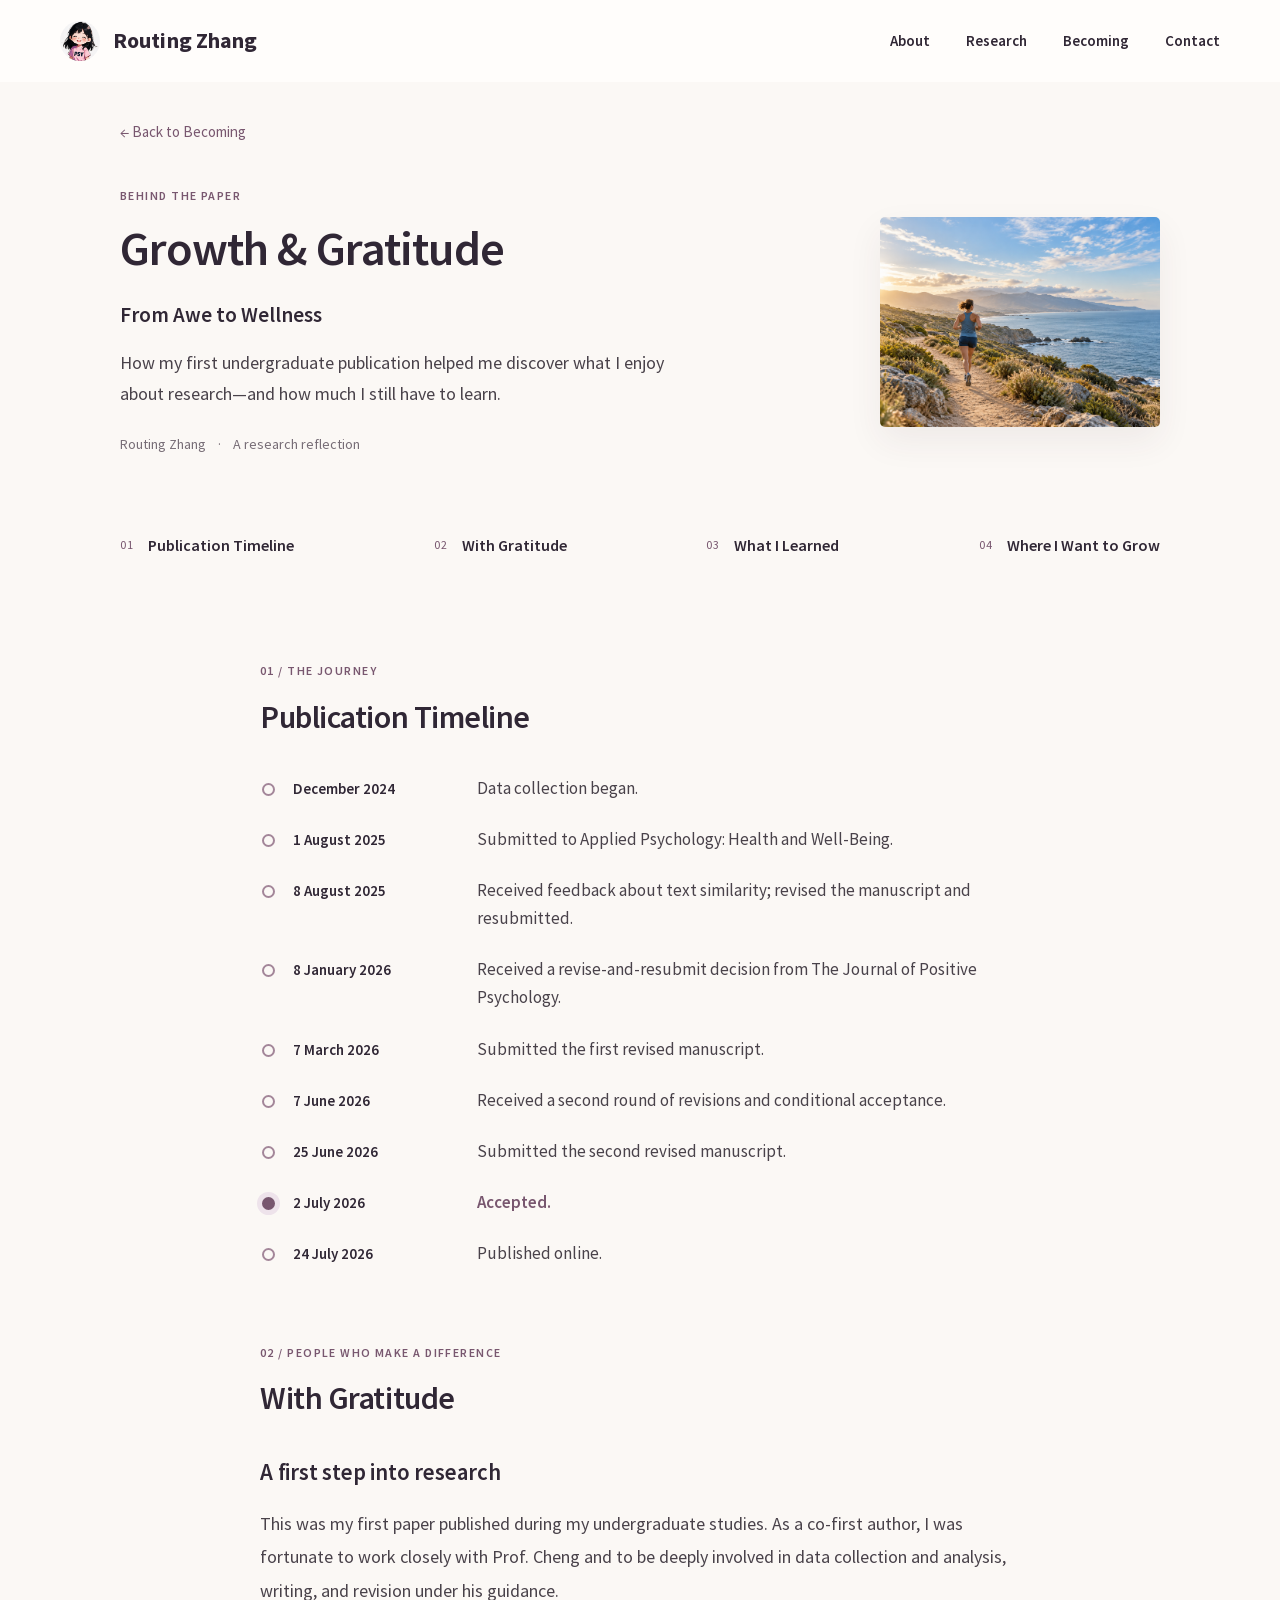
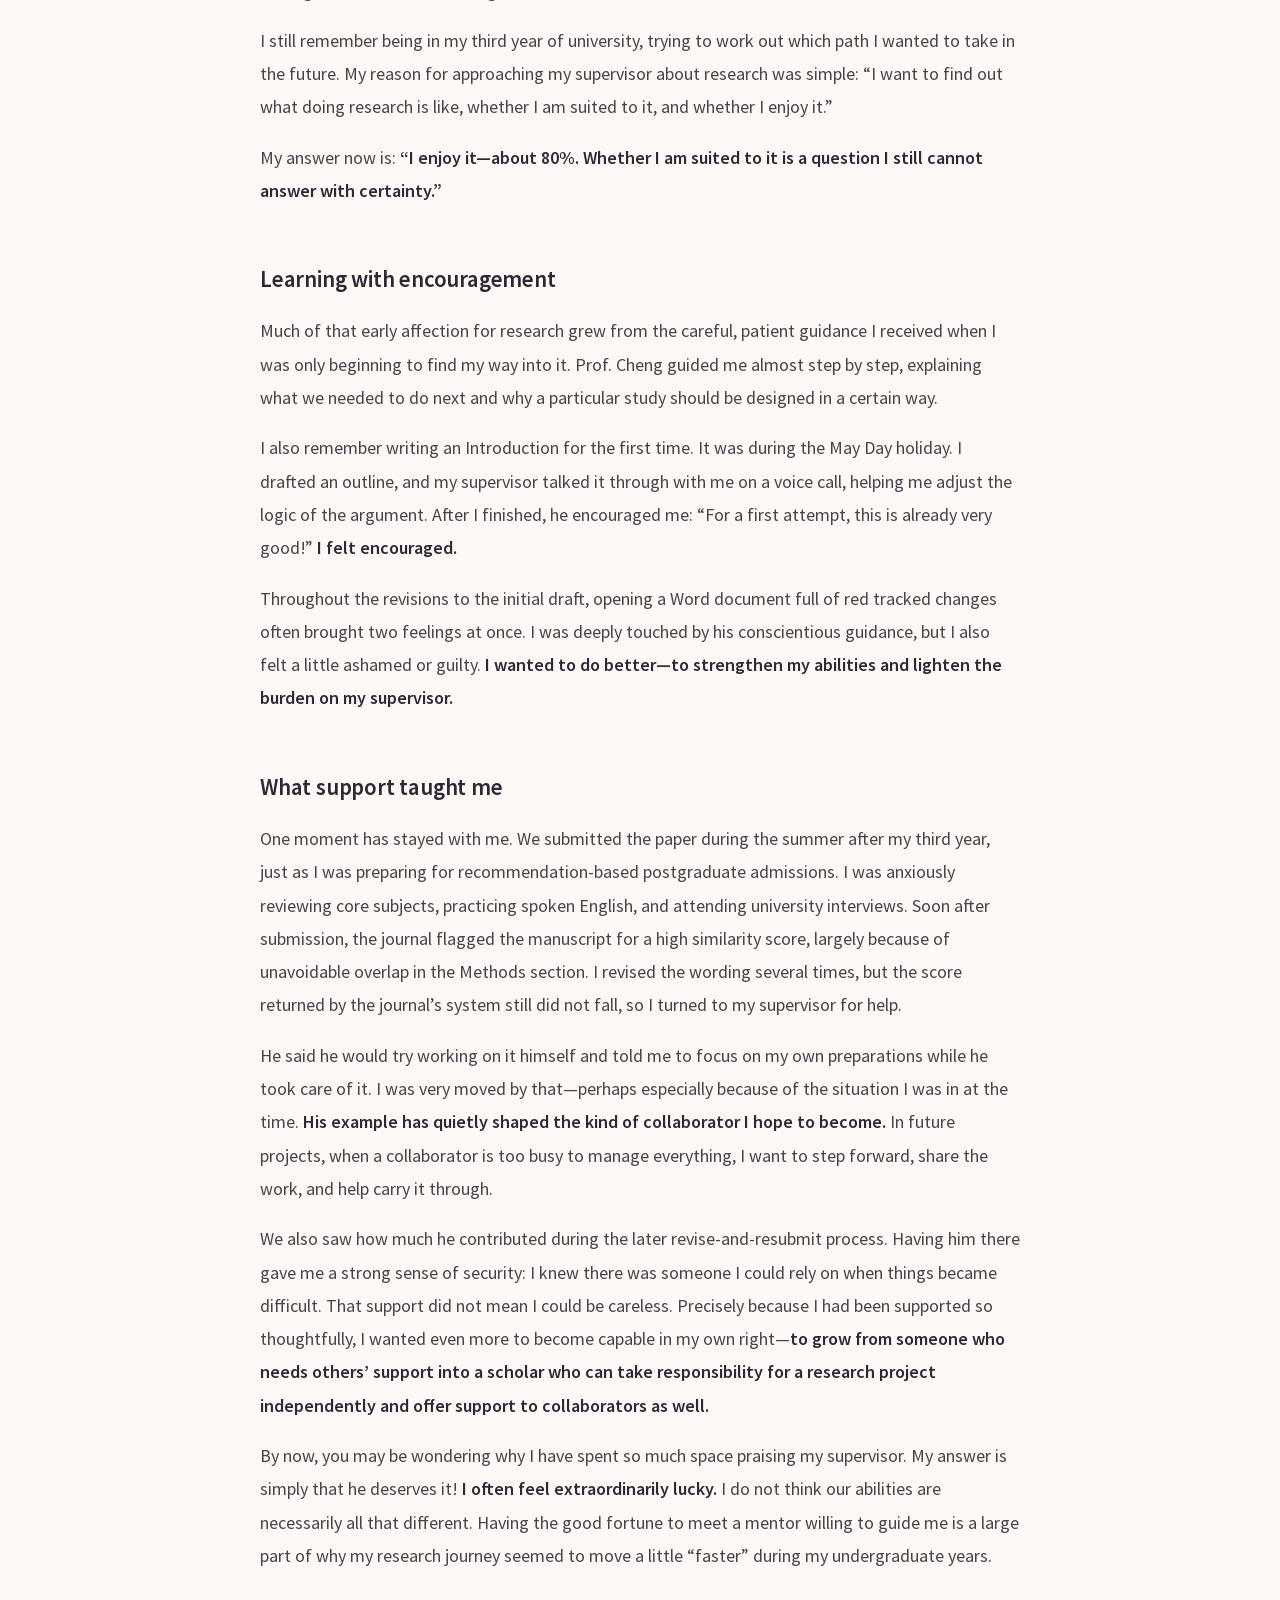
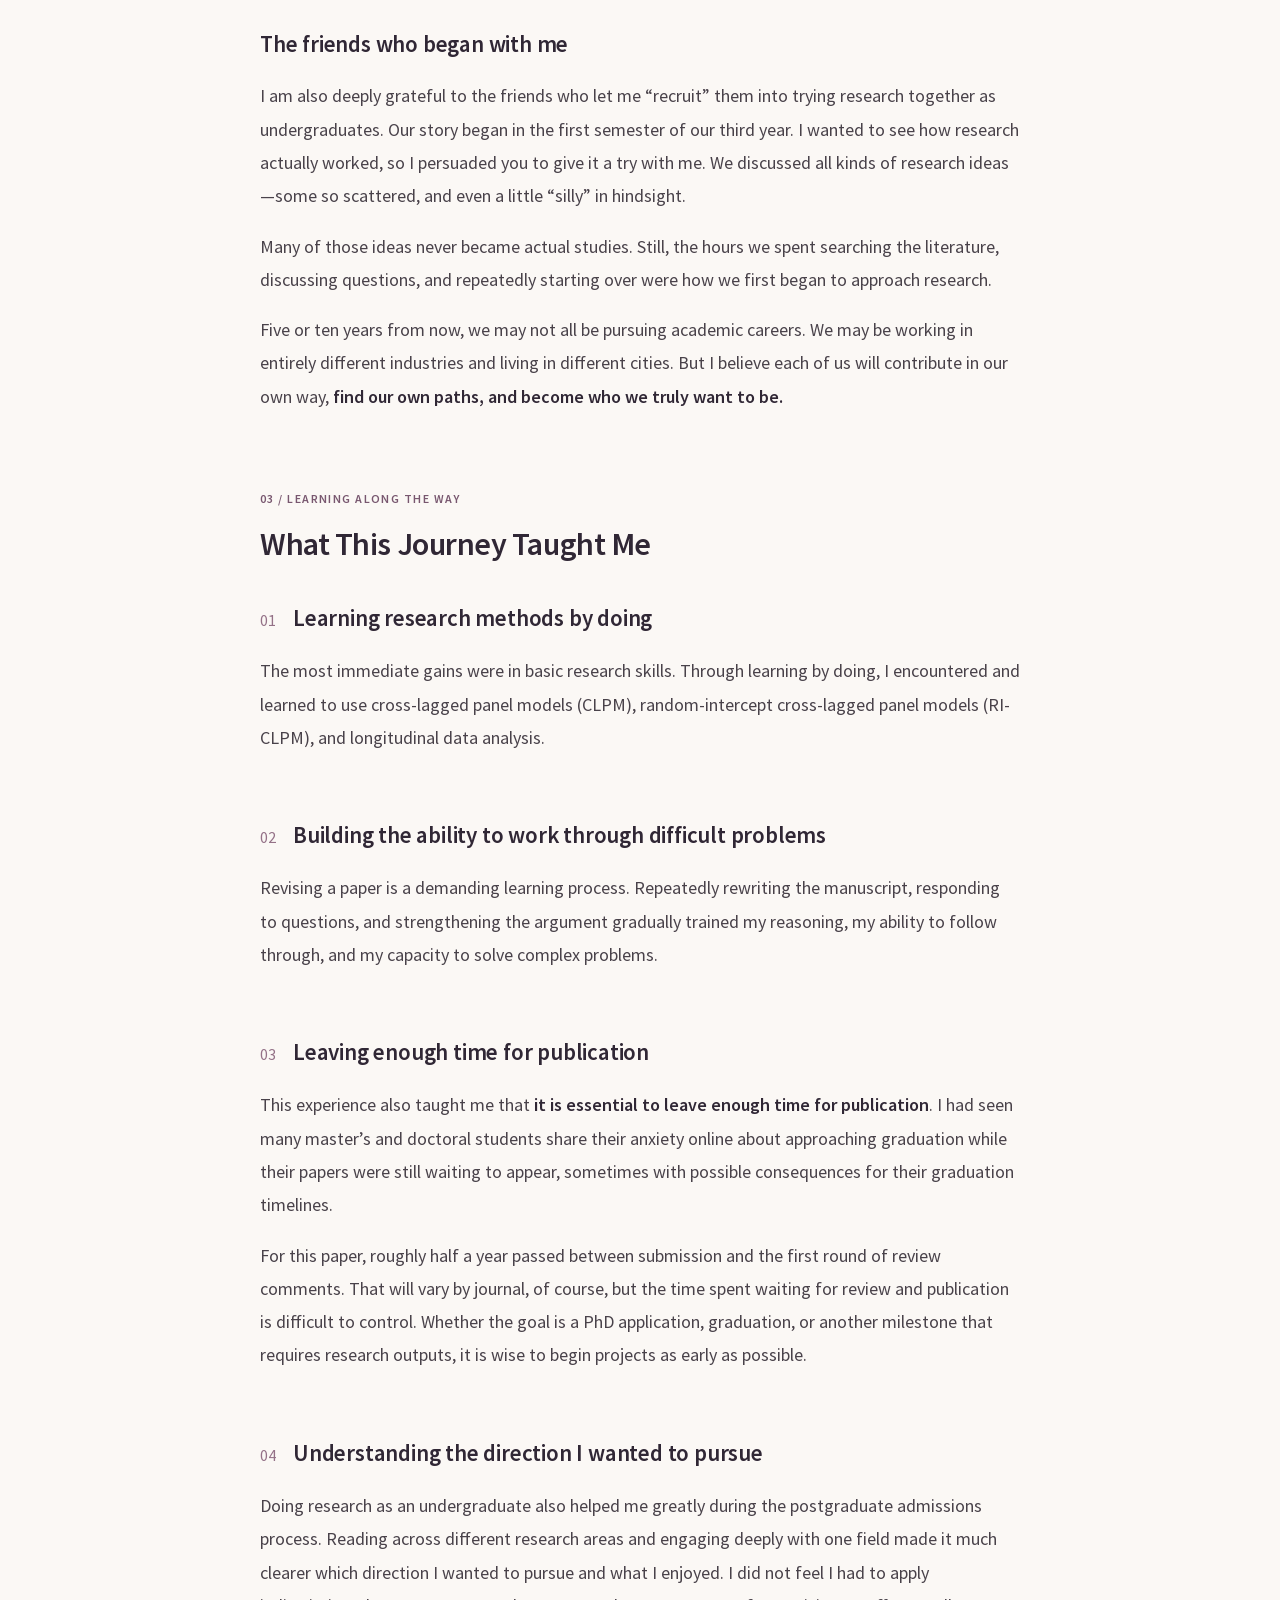
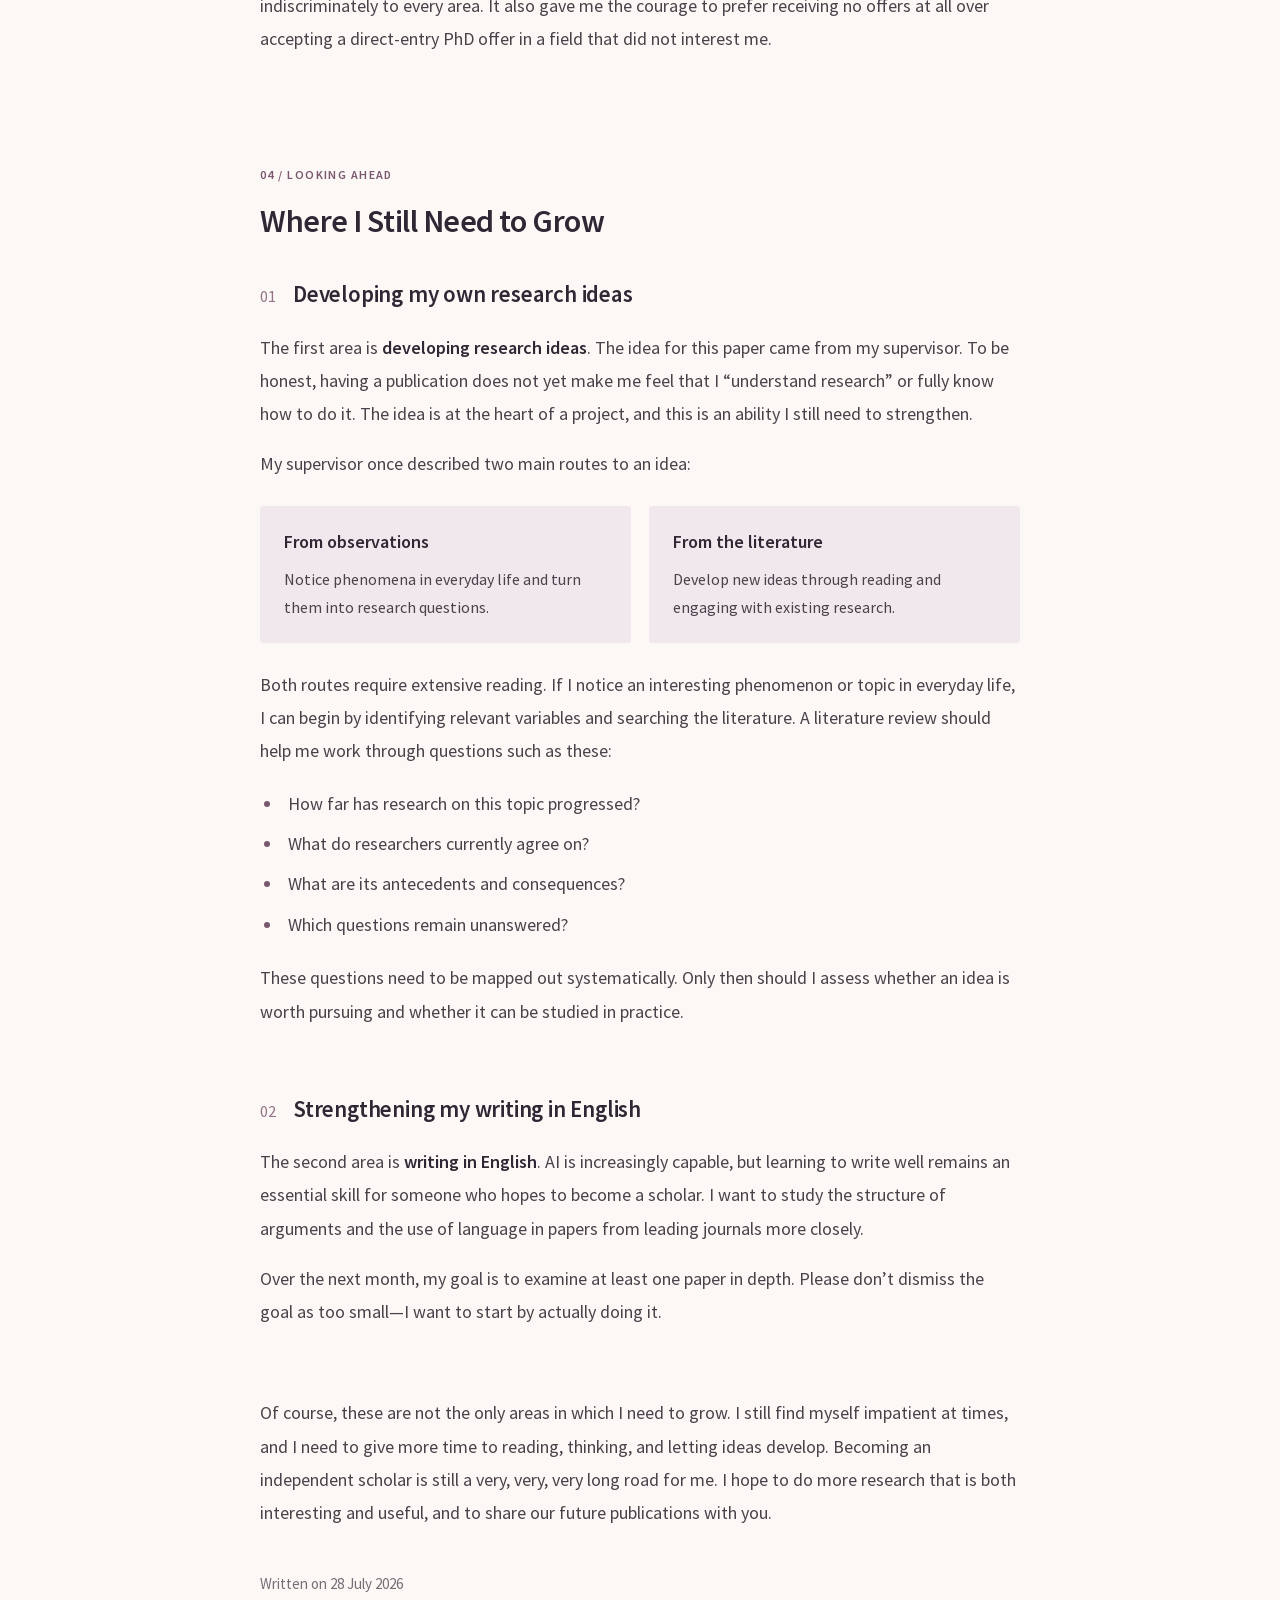
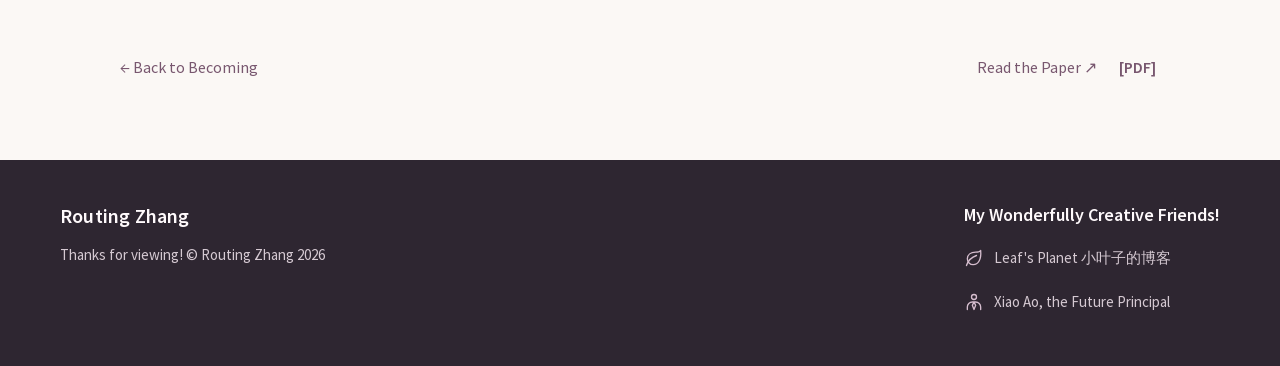
==== awe-to-wellness-story.html @ b39908a1 "Add academic website" ====
<!DOCTYPE html>
<html lang="en"><head><meta charset="UTF-8"><meta name="viewport" content="width=device-width, initial-scale=1"><meta name="theme-color" content="#fbf8f5"><meta name="description" content="Routing Zhang reflects on a first undergraduate publication, mentorship, collaboration, and learning to become an independent scholar."><title>From Awe to Wellness — Behind the Paper | Routing Zhang</title><link rel="icon" type="image/svg+xml" href="assets/favicon.svg"><link rel="stylesheet" href="styles.css?v=20261027-plum-contact-v2"><link rel="stylesheet" href="story.css?v=20261027-plum-contact-v2"></head><body class="story-page"><a class="skip-link" href="#story-content">Skip to main content</a>
<header class="site-header" id="top"><div class="wrap nav-inner">
<a class="brand" href="index.html#about"><img src="assets/routing-zhang-avatar.png" alt="" width="40" height="40">Routing Zhang</a>
<button class="menu-toggle" type="button" aria-label="Open navigation" aria-expanded="false" aria-controls="primary-navigation"><svg viewBox="0 0 24 24" fill="none" stroke="currentColor" stroke-width="1.7" stroke-linecap="round" aria-hidden="true"><path d="M4 6h16M4 12h16M4 18h16"/></svg></button>
<nav id="primary-navigation" aria-label="Primary navigation"><a href="index.html#about">About</a><a href="index.html#research">Research</a><a href="becoming.html">Becoming</a><a href="index.html#contact">Contact</a></nav>
</div></header>
<main class="story-main" id="story-content" tabindex="-1"><a class="story-back" href="becoming.html">← Back to Becoming</a>
<section class="story-hero" aria-labelledby="story-title"><div><p class="story-eyebrow">Behind the Paper</p><h1 id="story-title">Growth &amp; Gratitude</h1><p class="story-paper-title">From Awe to Wellness</p><p class="story-deck">How my first undergraduate publication helped me discover what I enjoy about research—and how much I still have to learn.</p><p class="story-byline">Routing Zhang <span aria-hidden="true">·</span> A research reflection</p></div><img class="story-hero-image" src="assets/awe-running.png" width="1448" height="1086" alt="A runner on a coastal nature trail in soft morning light"></section>
<nav class="story-contents" aria-label="On this page"><a href="#timeline"><span>01</span> Publication Timeline</a><a href="#gratitude"><span>02</span> With Gratitude</a><a href="#lessons"><span>03</span> What I Learned</a><a href="#growth"><span>04</span> Where I Want to Grow</a></nav>
<section class="story-section story-reading" id="timeline" tabindex="-1" aria-labelledby="timeline-title"><header class="story-section-heading"><p class="story-eyebrow">01 / The journey</p><h2 id="timeline-title">Publication Timeline</h2></header><ol class="timeline-list"><li class="milestone"><time datetime="2024-12">December 2024</time><p>Data collection began.</p></li>
<li class="milestone"><time datetime="2025-08-01">1 August 2025</time><p>Submitted to Applied Psychology: Health and Well-Being.</p></li>
<li class="milestone"><time datetime="2025-08-08">8 August 2025</time><p>Received feedback about text similarity; revised the manuscript and resubmitted.</p></li>
<li class="milestone"><time datetime="2026-01-08">8 January 2026</time><p>Received a revise-and-resubmit decision from The Journal of Positive Psychology.</p></li>
<li class="milestone"><time datetime="2026-03-07">7 March 2026</time><p>Submitted the first revised manuscript.</p></li>
<li class="milestone"><time datetime="2026-06-07">7 June 2026</time><p>Received a second round of revisions and conditional acceptance.</p></li>
<li class="milestone"><time datetime="2026-06-25">25 June 2026</time><p>Submitted the second revised manuscript.</p></li>
<li class="milestone milestone-accepted"><time datetime="2026-07-02">2 July 2026</time><p>Accepted.</p></li>
<li class="milestone"><time datetime="2026-07-24">24 July 2026</time><p>Published online.</p></li></ol></section>
<section class="story-section story-reading" id="gratitude" tabindex="-1" aria-labelledby="gratitude-title"><header class="story-section-heading"><p class="story-eyebrow">02 / People who make a difference</p><h2 id="gratitude-title">With Gratitude</h2></header><section class="gratitude-chapter"><h3>A first step into research</h3><div class="story-copy"><p>This was my first paper published during my undergraduate studies. As a co-first author, I was fortunate to work closely with Prof. Cheng and to be deeply involved in data collection and analysis, writing, and revision under his guidance.</p><p>I still remember being in my third year of university, trying to work out which path I wanted to take in the future. My reason for approaching my supervisor about research was simple: “I want to find out what doing research is like, whether I am suited to it, and whether I enjoy it.”</p><p>My answer now is: <strong>“I enjoy it—about 80%. Whether I am suited to it is a question I still cannot answer with certainty.”</strong></p></div></section>
<section class="gratitude-chapter"><h3>Learning with encouragement</h3><div class="story-copy"><p>Much of that early affection for research grew from the careful, patient guidance I received when I was only beginning to find my way into it. Prof. Cheng guided me almost step by step, explaining what we needed to do next and why a particular study should be designed in a certain way.</p><p>I also remember writing an Introduction for the first time. It was during the May Day holiday. I drafted an outline, and my supervisor talked it through with me on a voice call, helping me adjust the logic of the argument. After I finished, he encouraged me: “For a first attempt, this is already very good!” <strong>I felt encouraged.</strong></p><p>Throughout the revisions to the initial draft, opening a Word document full of red tracked changes often brought two feelings at once. I was deeply touched by his conscientious guidance, but I also felt a little ashamed or guilty. <strong>I wanted to do better—to strengthen my abilities and lighten the burden on my supervisor.</strong></p></div></section>
<section class="gratitude-chapter"><h3>What support taught me</h3><div class="story-copy"><p>One moment has stayed with me. We submitted the paper during the summer after my third year, just as I was preparing for recommendation-based postgraduate admissions. I was anxiously reviewing core subjects, practicing spoken English, and attending university interviews. Soon after submission, the journal flagged the manuscript for a high similarity score, largely because of unavoidable overlap in the Methods section. I revised the wording several times, but the score returned by the journal’s system still did not fall, so I turned to my supervisor for help.</p><p>He said he would try working on it himself and told me to focus on my own preparations while he took care of it. I was very moved by that—perhaps especially because of the situation I was in at the time. <strong>His example has quietly shaped the kind of collaborator I hope to become.</strong> In future projects, when a collaborator is too busy to manage everything, I want to step forward, share the work, and help carry it through.</p><p>We also saw how much he contributed during the later revise-and-resubmit process. Having him there gave me a strong sense of security: I knew there was someone I could rely on when things became difficult. That support did not mean I could be careless. Precisely because I had been supported so thoughtfully, I wanted even more to become capable in my own right—<strong>to grow from someone who needs others’ support into a scholar who can take responsibility for a research project independently and offer support to collaborators as well.</strong></p><p>By now, you may be wondering why I have spent so much space praising my supervisor. My answer is simply that he deserves it! <strong>I often feel extraordinarily lucky.</strong> I do not think our abilities are necessarily all that different. Having the good fortune to meet a mentor willing to guide me is a large part of why my research journey seemed to move a little “faster” during my undergraduate years.</p></div></section>
<section class="gratitude-chapter"><h3>The friends who began with me</h3><div class="story-copy"><p>I am also deeply grateful to the friends who let me “recruit” them into trying research together as undergraduates. Our story began in the first semester of our third year. I wanted to see how research actually worked, so I persuaded you to give it a try with me. We discussed all kinds of research ideas—some so scattered, and even a little “silly” in hindsight.</p><p>Many of those ideas never became actual studies. Still, the hours we spent searching the literature, discussing questions, and repeatedly starting over were how we first began to approach research.</p><p>Five or ten years from now, we may not all be pursuing academic careers. We may be working in entirely different industries and living in different cities. But I believe each of us will contribute in our own way, <strong>find our own paths, and become who we truly want to be.</strong></p></div></section></section>
<section class="story-section story-reading" id="lessons" tabindex="-1" aria-labelledby="lessons-title"><header class="story-section-heading"><p class="story-eyebrow">03 / Learning along the way</p><h2 id="lessons-title">What This Journey Taught Me</h2></header><section class="reflection"><div class="reflection-heading"><span class="reflection-number" aria-hidden="true">01</span><h3>Learning research methods by doing</h3></div><div class="story-copy"><p>The most immediate gains were in basic research skills. Through learning by doing, I encountered and learned to use cross-lagged panel models (CLPM), random-intercept cross-lagged panel models (RI-CLPM), and longitudinal data analysis.</p></div></section>
<section class="reflection"><div class="reflection-heading"><span class="reflection-number" aria-hidden="true">02</span><h3>Building the ability to work through difficult problems</h3></div><div class="story-copy"><p>Revising a paper is a demanding learning process. Repeatedly rewriting the manuscript, responding to questions, and strengthening the argument gradually trained my reasoning, my ability to follow through, and my capacity to solve complex problems.</p></div></section>
<section class="reflection"><div class="reflection-heading"><span class="reflection-number" aria-hidden="true">03</span><h3>Leaving enough time for publication</h3></div><div class="story-copy"><p>This experience also taught me that <strong>it is essential to leave enough time for publication</strong>. I had seen many master’s and doctoral students share their anxiety online about approaching graduation while their papers were still waiting to appear, sometimes with possible consequences for their graduation timelines.</p><p>For this paper, roughly half a year passed between submission and the first round of review comments. That will vary by journal, of course, but the time spent waiting for review and publication is difficult to control. Whether the goal is a PhD application, graduation, or another milestone that requires research outputs, it is wise to begin projects as early as possible.</p></div></section>
<section class="reflection"><div class="reflection-heading"><span class="reflection-number" aria-hidden="true">04</span><h3>Understanding the direction I wanted to pursue</h3></div><div class="story-copy"><p>Doing research as an undergraduate also helped me greatly during the postgraduate admissions process. Reading across different research areas and engaging deeply with one field made it much clearer which direction I wanted to pursue and what I enjoyed. I did not feel I had to apply indiscriminately to every area. It also gave me the courage to prefer receiving no offers at all over accepting a direct-entry PhD offer in a field that did not interest me.</p></div></section></section>
<section class="story-section story-reading" id="growth" tabindex="-1" aria-labelledby="growth-title"><header class="story-section-heading"><p class="story-eyebrow">04 / Looking ahead</p><h2 id="growth-title">Where I Still Need to Grow</h2></header><section class="reflection"><div class="reflection-heading"><span class="reflection-number" aria-hidden="true">01</span><h3>Developing my own research ideas</h3></div><div class="story-copy"><p>The first area is <strong>developing research ideas</strong>. The idea for this paper came from my supervisor. To be honest, having a publication does not yet make me feel that I “understand research” or fully know how to do it. The idea is at the heart of a project, and this is an ability I still need to strengthen.</p><p>My supervisor once described two main routes to an idea:</p></div><div class="idea-routes"><section><h4>From observations</h4><p>Notice phenomena in everyday life and turn them into research questions.</p></section><section><h4>From the literature</h4><p>Develop new ideas through reading and engaging with existing research.</p></section></div><div class="story-copy"><p>Both routes require extensive reading. If I notice an interesting phenomenon or topic in everyday life, I can begin by identifying relevant variables and searching the literature. A literature review should help me work through questions such as these:</p></div><ul class="review-questions"><li>How far has research on this topic progressed?</li><li>What do researchers currently agree on?</li><li>What are its antecedents and consequences?</li><li>Which questions remain unanswered?</li></ul><div class="story-copy"><p>These questions need to be mapped out systematically. Only then should I assess whether an idea is worth pursuing and whether it can be studied in practice.</p></div></section><section class="reflection"><div class="reflection-heading"><span class="reflection-number" aria-hidden="true">02</span><h3>Strengthening my writing in English</h3></div><div class="story-copy"><p>The second area is <strong>writing in English</strong>. AI is increasingly capable, but learning to write well remains an essential skill for someone who hopes to become a scholar. I want to study the structure of arguments and the use of language in papers from leading journals more closely.</p><p>Over the next month, my goal is to examine at least one paper in depth. Please don’t dismiss the goal as too small—I want to start by actually doing it.</p></div></section><div class="story-closing"><div class="story-copy"><p>Of course, these are not the only areas in which I need to grow. I still find myself impatient at times, and I need to give more time to reading, thinking, and letting ideas develop. Becoming an independent scholar is still a very, very, very long road for me. I hope to do more research that is both interesting and useful, and to share our future publications with you.</p></div></div></section>
<p class="story-date">Written on <time datetime="2026-07-28">28 July 2026</time></p>
<nav class="story-end" aria-label="Continue reading"><a href="becoming.html">← Back to Becoming</a><div><a href="https://doi.org/10.1080/17439760.2026.2708043" target="_blank" rel="noopener noreferrer">Read the Paper ↗</a><a class="pdf-link" href="assets/papers/from-awe-to-wellness.pdf" target="_blank" rel="noopener noreferrer" aria-label="Open PDF: From Awe to Wellness">[PDF]</a></div></nav>
</main><footer class="footer">
  <div class="wrap footer-main">
    <div class="footer-about">
      <p class="footer-name">Routing Zhang</p>
      <p class="footer-note">Thanks for viewing! <span class="footer-credit">© Routing Zhang <span id="year">2026</span></span></p>
    </div>
    <nav class="footer-friends" aria-labelledby="friends-title">
      <h2 id="friends-title">My Wonderfully Creative Friends!</h2>
      <ul>
        <li><a href="https://blog.leafyee.xyz" target="_blank" rel="noopener noreferrer"><svg class="friend-icon" viewBox="0 0 24 24" fill="none" stroke="currentColor" stroke-width="1.6" stroke-linecap="round" stroke-linejoin="round" aria-hidden="true" focusable="false"><path d="M20 3c-1 2-3 2-6 2C8 5 4 8 4 13a7 7 0 0 0 7 7c6 0 10-6 9-17Z"/><path d="M3 21c2-6 6-10 12-12"/></svg><span>Leaf's Planet <span lang="zh-CN">小叶子的博客</span></span></a></li>
        <li><a href="https://tianyuliufang.com" target="_blank" rel="noopener noreferrer"><svg class="friend-icon" viewBox="0 0 24 24" fill="none" stroke="currentColor" stroke-width="1.6" stroke-linecap="round" stroke-linejoin="round" aria-hidden="true" focusable="false"><circle cx="12" cy="6" r="3"/><path d="M4 21v-3a6 6 0 0 1 6-6h4a6 6 0 0 1 6 6v3M12 12l-2 4 2 5 2-5-2-4Z"/></svg><span>Xiao Ao, the Future Principal</span></a></li>
      </ul>
    </nav>
  </div>
</footer><script src="script.js?v=20261027-plum-contact-v2" defer></script></body></html>
---- styles.css ----
/* Local font files keep the page independent of third-party font services. */
@font-face{font-family:"Source Sans Pro";font-style:normal;font-weight:400;font-display:swap;src:url("assets/fonts/source-sans-pro-400.ttf") format("truetype")}
@font-face{font-family:"Source Sans Pro";font-style:normal;font-weight:600;font-display:swap;src:url("assets/fonts/source-sans-pro-600.ttf") format("truetype")}
@font-face{font-family:"Source Sans Pro";font-style:normal;font-weight:700;font-display:swap;src:url("assets/fonts/source-sans-pro-700.ttf") format("truetype")}

:root{--paper:#fbf8f5;--white:#fffdfb;--soft:#f0e8ed;--ink:#49424a;--heading:#302735;--muted:#776d76;--accent:#78576f;--width:1160px}
*{box-sizing:border-box}
html{scroll-behavior:smooth;scroll-padding-top:112px}
body{margin:0;background:var(--paper);color:var(--ink);font-family:"Source Sans Pro","Helvetica Neue",Arial,sans-serif;font-size:18px;line-height:1.7;-webkit-font-smoothing:antialiased}
h1,h2,h3,p,figure{margin:0}
img,svg{max-width:100%}
a{color:var(--accent);text-decoration-thickness:1px;text-underline-offset:5px}
a:hover{color:#51394b;text-decoration:underline}
a:focus-visible,button:focus-visible{outline:3px solid #78576f;outline-offset:5px;border-radius:2px}
button{font:inherit}
strong{font-weight:700}
::selection{background:#eadde6;color:#45303e}
.wrap{width:min(calc(100% - 80px),var(--width));margin-inline:auto}
.skip-link{position:fixed;z-index:100;top:-100px;left:16px;background:var(--white);padding:12px 20px}
.skip-link:focus{top:12px}
.site-header{position:sticky;z-index:20;top:0;background:rgb(255 253 251 / 94%);backdrop-filter:blur(14px)}
.nav-inner{min-height:82px;display:flex;justify-content:space-between;align-items:center;gap:28px;position:relative}
.brand{display:inline-flex;align-items:center;gap:13px;color:var(--heading);font-size:22px;font-weight:700;text-decoration:none;letter-spacing:.1px;white-space:nowrap}
.brand:hover{text-decoration:none}
.brand img{display:block;width:40px;height:40px;border-radius:50%;object-fit:cover}
.site-header nav{display:flex;align-items:center;gap:36px}
.site-header nav a{display:inline-flex;align-items:center;min-height:44px;color:var(--heading);font-size:15px;font-weight:600;text-decoration:none}
.site-header nav a:hover{text-decoration:underline}
.menu-toggle{display:none;background:none;border:0;width:44px;height:44px;color:var(--heading);align-items:center;justify-content:center;cursor:pointer}
.menu-toggle svg{width:21px;height:21px}
.about{display:grid;grid-template-columns:1fr 2.3fr;gap:58px;padding:82px 0 88px;align-items:start}
.profile-photo{width:100%;max-width:350px;justify-self:center}
.profile-photo img{display:block;width:100%;height:auto;aspect-ratio:1;object-fit:cover;border-radius:50%;box-shadow:0 12px 38px rgb(59 38 50 / 5%)}
.about h1{font-size:32px;line-height:1.3;color:var(--heading);font-weight:700;margin-bottom:24px;letter-spacing:-.35px}
.about h1 span{font-weight:600}
.about-text>p{margin-bottom:18px;font-size:19px;line-height:1.7}
.about-text .phd-paragraph{background:var(--soft);padding:14px 17px;border-radius:3px}
.about-text .about-links{display:flex;align-items:center;gap:18px;flex-wrap:wrap;margin-top:25px;margin-bottom:0!important;font-size:16px;font-weight:600}
.about-links a{min-height:44px;display:inline-flex;align-items:center;gap:6px;text-decoration:none}
.about-links a:hover{text-decoration:underline}

.research{padding:64px 0 0}
.section-head{text-align:center;padding-bottom:21px}
.section-head h2,.contact h2{font-size:32px;font-weight:700;line-height:1.25;color:var(--heading);letter-spacing:-.3px}
.section-head h2{position:relative}
.paper{padding:55px 0 58px;scroll-margin-top:20px}
.paper-layout{display:grid;grid-template-columns:minmax(0,1fr) minmax(0,2.3fr);gap:58px;align-items:start}
.paper-image{margin-top:5px}
.paper-image img{width:100%;height:auto;display:block;border-radius:2px}
.paper-body .paper-type{color:#776d76;font-size:12px;font-weight:600;letter-spacing:.09em;line-height:1.5;margin-bottom:11px}
.paper h3{font-size:28px;line-height:1.3;color:var(--heading);margin-bottom:15px;letter-spacing:-.25px;font-weight:700;overflow-wrap:break-word}
.paper-body p{margin-bottom:17px;line-height:1.7}
.paper-body p.reference{font-size:15px;color:#776d76;line-height:1.7;margin-bottom:23px}
.paper-body p.reference strong{color:var(--heading)}
.reference sup{font-size:.75em;line-height:0}
.reference .authorship-note{display:block;margin-top:5px;font-size:14px}
.paper-body>p:last-child{margin-bottom:0}
.paper-body .paper-links{display:flex;flex-wrap:wrap;gap:9px 27px;margin-top:22px;margin-bottom:0;font-size:16px;font-weight:600}
.paper-links a{display:inline-flex;align-items:center;min-height:44px;text-decoration:none}
.paper-links a:hover{text-decoration:underline}
.pdf-link{display:inline-block;min-width:44px;padding:2px 4px;font-weight:600;font-style:normal;white-space:nowrap;text-decoration:none}
.pdf-link:hover{text-decoration:underline}
.becoming-main{min-height:calc(100vh - 300px)}
.collection-back{display:inline-flex;align-items:center;min-height:44px;margin-top:24px;font-size:15px;text-decoration:none}
.becoming{padding:46px 0 96px}
.becoming h1{font-size:40px;line-height:1.25;font-weight:600;color:var(--heading);letter-spacing:-.4px}
.becoming-intro{margin-top:16px;font-size:17px;line-height:1.6;color:var(--muted)}
.becoming-list{max-width:900px;margin:30px auto 0;display:grid;grid-template-columns:minmax(0,1fr) minmax(0,1fr);gap:60px}
.becoming-entry .becoming-date{font-size:14px;line-height:1.6;color:var(--muted);margin-bottom:12px}
.becoming-entry h3{font-size:25px;line-height:1.35;font-weight:600;letter-spacing:-.2px;margin-bottom:14px}
.becoming-entry h3 a{text-decoration:none}
.becoming-entry h3 a:hover{text-decoration:underline}
.becoming-entry h3 a span{display:inline-block;font-size:20px;margin-left:4px}
.becoming-entry>p:last-child{font-size:17px;line-height:1.8}
/* Warm white and pale plum, with a spacious, typographic Contact section. */
.contact{display:flex;align-items:center;min-height:460px;padding:100px 0 108px;text-align:center;background:var(--soft);color:var(--heading)}
.contact h2{position:relative;font-size:40px;font-weight:700;letter-spacing:3px;text-transform:uppercase;line-height:1.25;color:var(--heading);margin-bottom:52px}
.research .section-head h2::after,.contact h2::after{content:"";position:absolute;width:30px;height:3px;border-radius:3px;background:#a98ba0;left:50%;bottom:-19px;transform:translateX(-50%)}
.email-button{display:inline-flex;justify-content:center;align-items:center;min-height:60px;padding:17px 52px;border-radius:5px;background:#78576f;color:white;font-size:17px;line-height:1.5;font-weight:700;letter-spacing:1.6px;text-transform:uppercase;text-decoration:none;box-shadow:0 6px 20px rgb(67 40 57 / 12%);transition:transform .25s,background .25s,box-shadow .25s}
.email-button:hover{background:#62445a;color:white;transform:translateY(-2px);text-decoration:none;box-shadow:0 9px 25px rgb(67 40 57 / 18%)}
.contact a:focus-visible{outline-color:var(--accent)}
.footer a:focus-visible{outline-color:#ecdee7}
.footer{background:#2e2631;color:#fffafc}
.footer-main{display:flex;justify-content:space-between;align-items:flex-start;gap:36px 64px;padding-block:42px}
.footer-about,.footer-friends{min-width:0}
.footer-name{font-size:20px;font-weight:600;letter-spacing:.2px;line-height:1.4}
.footer-note{font-size:15px;color:#d5c9d2;margin-top:12px}
.footer-credit{white-space:nowrap}
.footer-friends{max-width:100%}
.footer-friends h2{font-size:18px;font-weight:600;line-height:1.4;color:#fffafc;margin-bottom:9px}
.footer-friends ul{list-style:none;padding:0;margin:0}
.footer-friends a{display:grid;grid-template-columns:20px minmax(0,1fr);align-items:center;gap:10px;min-height:44px;padding-block:5px;font-size:15px;line-height:1.5;color:#d5c9d2;text-decoration:none;overflow-wrap:anywhere}
.friend-icon{width:20px;height:20px;color:#d5bdce;flex-shrink:0}
.footer a:hover{color:white;text-decoration:underline}


/* Gentle interaction feedback; the system cursor is always retained. */
.about-links a,.paper-links a,.site-header nav a,.footer a{transition:color .22s,transform .22s,box-shadow .22s}
@media(hover:hover) and (pointer:fine){
 .about-links a:hover,.paper-links a:hover{transform:translateY(-2px)}
 .paper-image img{transition:transform .55s cubic-bezier(.2,.65,.3,1),box-shadow .55s;border-radius:4px}
 .paper-image:hover img{transform:translateY(-3px);box-shadow:0 12px 30px rgb(64 42 55 / 9%)}
}
.cursor-layer{position:fixed;inset:0;overflow:hidden;pointer-events:none;z-index:30}
.cursor-glow{position:absolute;left:0;top:0;width:180px;height:180px;border-radius:50%;pointer-events:none;z-index:30;opacity:0;background:radial-gradient(circle,rgb(161 116 146 / 13%) 0%,rgb(190 153 173 / 6%) 36%,transparent 70%);transition:opacity .22s;will-change:transform;contain:strict}
.cursor-glow::after{content:"";position:absolute;left:84px;top:84px;width:12px;height:12px;border-radius:50%;border:1px solid rgb(120 87 111 / 25%)}
.cursor-glow.is-active{opacity:1}

@media(max-width:1000px){
 .wrap{width:calc(100% - 56px)}
 .about,.paper-layout{grid-template-columns:minmax(220px,1fr) minmax(0,2.3fr);gap:36px}
 .about{padding:64px 0}
 .about h1{font-size:29px}
 .about-text>p{font-size:18px}
 .paper h3{font-size:26px}
}
@media(max-width:760px){
 .wrap{width:calc(100% - 40px);max-width:600px}
 .about{display:block;padding:43px 0 48px}
 .profile-photo{display:block;width:240px;max-width:100%;margin:0 auto 32px}
 .about h1{font-size:29px}
 .about-text>p{font-size:18px}
 .research{padding-top:44px}
 .section-head{padding-bottom:18px}
 .section-head h2{font-size:29px}
 .paper{padding:35px 0 42px}
 .paper-layout{display:flex;flex-direction:column;gap:27px}
 .paper-image{width:100%;margin-top:0}
 .paper-image img{max-height:420px;object-fit:contain;object-position:left center}
  .paper h3{font-size:25px;line-height:1.3}
 .paper-body p{font-size:17px;line-height:1.72}
 .paper-body p.reference{font-size:14px;margin-bottom:20px}
 .paper-body .paper-type{font-size:11px}
 .paper-body .paper-links{font-size:16px;gap:8px 22px}
 .becoming{padding:30px 0 64px}
 .becoming h1{font-size:34px}
 .becoming-list{grid-template-columns:1fr;gap:38px;margin-top:22px;max-width:520px}
 .becoming-entry h3{font-size:24px}
 .contact{min-height:360px;padding:76px 0 82px}
 .contact h2{font-size:34px;letter-spacing:2.5px}
 .email-button{font-size:16px;padding-inline:42px}
 .footer-main{flex-direction:column;gap:30px;padding-block:36px}
}
@media(max-width:600px){
 html{scroll-padding-top:92px}
 .nav-inner{min-height:70px;flex-wrap:wrap;gap:0}
 .brand{font-size:21px;min-height:70px;gap:10px}
 .brand img{width:36px;height:36px}
 .site-header nav{width:100%;gap:28px;padding-bottom:10px}
 .js .menu-toggle{display:inline-flex}
 .js .site-header nav{display:none;position:absolute;left:-20px;right:-20px;top:70px;width:auto;padding:12px 20px 18px;background:var(--white);gap:0}
 .js .site-header nav.is-open{display:flex;flex-direction:column;align-items:stretch}
 .js .site-header nav a{min-height:48px}
 .about .about-links{font-size:16px;gap:20px;margin-top:20px}
}
@media(prefers-reduced-motion:reduce){html{scroll-behavior:auto}.email-button,.paper-image img,.about-links a,.paper-links a,.site-header nav a,.footer a{transition:none!important;transform:none!important}.cursor-glow{display:none!important}}
@media(hover:none),(pointer:coarse){.cursor-glow{display:none!important}}
@media print{
 .site-header{position:static}
 .cursor-glow{display:none!important}
 .paper,.paper-layout{opacity:1!important;transform:none!important;animation:none!important}
 .site-header nav,.menu-toggle,.skip-link,.footer a,.footer-friends{display:none!important}
 body{background:white;font-size:11pt}
 .wrap{width:100%;max-width:none}
 .about,.paper-layout{display:grid;grid-template-columns:1fr 2.3fr;gap:24px}
 .about,.paper{padding:28px 0}
 .about-text>p,.paper-body p{font-size:11pt}
 .about h1,.paper h3{font-size:17pt}
 .paper-image{break-inside:avoid}
 .paper-body p.reference{font-size:9pt}
 .contact,.footer{color:#222;background:white}
 .contact h2{color:#222}
 .email-button{color:#222;background:white;box-shadow:none;border:1px solid #888}
}
---- story.css ----
/* An English reading page, using the homepage's warm-white and pale-plum palette. */
.story-main{width:min(calc(100% - 80px),1040px);margin-inline:auto;padding-bottom:70px}
.story-back{display:inline-flex;align-items:center;min-height:44px;margin-top:28px;font-size:15px;text-decoration:none}
.story-hero{display:grid;grid-template-columns:minmax(0,1fr) 280px;align-items:center;gap:64px;padding:32px 0 48px}
.story-eyebrow{color:var(--accent);font-size:12px;font-weight:600;letter-spacing:.12em;text-transform:uppercase;margin-bottom:15px}
.story-hero h1{font-size:48px;line-height:1.15;letter-spacing:-1px;font-weight:600;color:var(--heading);margin-bottom:20px}
.story-paper-title{font-size:21px;color:var(--heading);font-weight:600}
.story-deck{font-size:18px;line-height:1.7;margin-top:16px;max-width:580px}
.story-byline{display:flex;gap:12px;align-items:center;flex-wrap:wrap;margin-top:24px;font-size:14px;color:var(--muted)}
.story-hero-image{width:100%;height:auto;border-radius:5px;box-shadow:0 14px 35px rgb(67 40 57 / 7%)}
.story-contents{display:flex;justify-content:space-between;flex-wrap:wrap;gap:10px 26px;padding:18px 0}
.story-contents a{display:flex;gap:14px;align-items:center;min-height:44px;font-size:16px;font-weight:600;color:var(--heading);text-decoration:none}
.story-contents a>span{font-size:12px;font-weight:400;color:var(--accent);letter-spacing:.08em}
.story-contents a:hover{color:var(--accent)}
.story-reading{max-width:760px;margin-inline:auto}
.story-section{padding-top:76px;scroll-margin-top:5px}
.story-section-heading{margin-bottom:36px}
.story-section-heading h2{font-size:32px;font-weight:600;line-height:1.3;letter-spacing:-.45px;color:var(--heading)}
.timeline-list{list-style:none;padding:0;margin:0 0 0 7px}
.milestone{position:relative;display:grid;grid-template-columns:160px minmax(0,1fr);gap:24px;padding:0 0 23px 26px;align-items:baseline}
.milestone::before{content:"";position:absolute;left:-5px;top:9px;width:9px;height:9px;background:var(--paper);border:2px solid #a38699;border-radius:50%}
.milestone time{font-size:15px;line-height:1.6;font-weight:600;color:var(--heading)}
.milestone p{font-size:17px;line-height:1.65}
.milestone:last-child{padding-bottom:0}
.milestone-final::before{background:var(--accent);border-color:var(--accent);box-shadow:0 0 0 5px #eee3eb}
.milestone-final p{color:var(--accent);font-weight:600}
.reflection{padding:31px 0 34px}
.reflection:first-of-type{padding-top:0}
.reflection-heading{display:flex;gap:17px;align-items:baseline;margin-bottom:20px}
.reflection-number{font-size:16px;color:#947187;font-weight:400}
.reflection h3{font-size:23px;line-height:1.4;color:var(--heading);font-weight:600;letter-spacing:-.2px}
.story-copy p{font-size:18px;line-height:1.8}
.story-copy p+p{margin-top:17px}
.story-copy strong{font-weight:600;color:var(--heading)}
.gratitude-list{list-style:none;padding:0;margin:26px 0 0}
.gratitude-list>li{position:relative;padding:26px 0 26px 24px}
.gratitude-list>li::before{content:"";position:absolute;left:0;top:39px;width:5px;height:5px;border-radius:50%;background:#a38699}
.gratitude-closing{margin-top:17px}
.mentorship-quote{margin-top:38px;background:var(--soft);padding:34px 38px;border-radius:4px}
.mentorship-quote blockquote{margin:0;font-family:Georgia,"Times New Roman",serif;font-size:27px;line-height:1.55;letter-spacing:-.3px;color:var(--heading)}
.mentorship-quote figcaption{font-size:14px;color:var(--accent);font-weight:600;line-height:1.7;margin-top:22px}
.mentorship-quote figcaption span{display:block;font-size:13px;font-weight:400;color:var(--muted);margin-top:3px}
.story-end{display:flex;justify-content:space-between;align-items:center;flex-wrap:wrap;gap:18px;margin-top:65px;padding-top:24px;font-size:16px}
.story-end a{display:inline-flex;align-items:center;min-height:44px;text-decoration:none}
.story-end>div{display:flex;align-items:center;gap:18px}
@media(max-width:900px){
 .story-main{width:calc(100% - 56px)}
 .story-hero{gap:35px;grid-template-columns:minmax(0,1fr) 220px}
 .story-hero h1{font-size:40px}
}
@media(max-width:650px){
 .story-main{width:calc(100% - 40px);padding-bottom:45px}
 .story-back{margin-top:18px}
 .story-hero{grid-template-columns:1fr;padding:23px 0 34px;gap:28px}
 .story-hero h1{font-size:38px;letter-spacing:-.7px}
 .story-hero-image{max-width:270px;justify-self:center}
 .story-deck{font-size:17px}
 .story-contents{flex-direction:column;gap:2px;padding:13px 0}
 .story-section{padding-top:50px}
 .story-section-heading{margin-bottom:28px}
 .story-section-heading h2{font-size:28px}
 .milestone{display:block;padding:0 0 23px 23px}
 .milestone time{display:block;font-size:15px;margin-bottom:5px}
 .milestone p{font-size:16px}
 .reflection{padding:27px 0 30px}
 .reflection h3{font-size:22px}
 .reflection-heading{gap:13px}
 .story-copy p{font-size:17px;line-height:1.8}
 .gratitude-list>li{padding-left:18px}
 .mentorship-quote{padding:26px 23px}
 .mentorship-quote blockquote{font-size:24px}
 .story-end{margin-top:45px;gap:12px}
}
@media print{
 .story-main{width:100%;max-width:none;padding:0}
 .story-back,.story-contents,.story-end{display:none!important}
 .story-section{padding-top:28px}
 .story-hero h1{font-size:25pt}
 .story-hero-image{max-width:180px}
 .story-copy p{font-size:11pt}
 .reflection-heading,.story-section-heading{break-after:avoid}
 .mentorship-quote{break-inside:avoid}
}

/* Original illustrations, paired with the English account. */
.timeline-with-figure{display:grid;grid-template-columns:minmax(0,1fr) 240px;gap:56px;align-items:start}
.timeline-illustrated .milestone{grid-template-columns:145px minmax(0,1fr);gap:18px}
.story-figure{margin:0}
.image-open{display:block;width:100%;padding:8px;border:0;border-radius:5px;background:var(--white);cursor:zoom-in;box-shadow:0 6px 24px rgb(67 40 57 / 4%);color:var(--accent)}
.image-open img{width:100%;height:auto;display:block}
.enlarge-hint{display:block;font-size:13px;line-height:1.7;padding:11px 3px 5px;font-weight:600}
.story-figure figcaption{margin-top:13px;font-size:14px;line-height:1.7;color:var(--muted)}
.mentorship-figure{width:min(100%,540px);margin:38px auto 0}
.image-dialog{border:0;border-radius:8px;padding:0;width:min(calc(100% - 32px),960px);max-width:none;max-height:92vh;max-height:92dvh;background:var(--white);color:var(--ink);box-shadow:0 20px 80px rgb(0 0 0 / 25%)}
.image-dialog::backdrop{background:rgb(34 25 37 / 72%)}
.image-dialog-heading{display:flex;align-items:center;justify-content:space-between;gap:20px;padding:12px 18px}
.image-dialog-heading h2{font-size:17px;font-weight:600;line-height:1.4;color:var(--heading)}
.image-close{flex-shrink:0;min-height:44px;border:0;border-radius:4px;padding:7px 14px;background:var(--paper);color:var(--accent);cursor:pointer;font-size:14px}
.image-dialog-scroll{max-height:calc(92vh - 74px);max-height:calc(92dvh - 74px);overflow:auto;padding:16px;overscroll-behavior:contain}
.image-dialog-scroll img{display:block;width:auto;max-width:100%;height:auto;margin-inline:auto}
body:has(.image-dialog[open]){overflow:hidden}
/* Shared prose settings keep both accounts comfortable to read. */
.story-copy p{line-height:1.85}
.gratitude-chapter{padding:28px 0}
.gratitude-chapter:first-of-type{padding-top:0}
.gratitude-chapter:last-child{border-bottom:0;padding-bottom:0}
.gratitude-chapter h3{font-size:23px;line-height:1.4;color:var(--heading);font-weight:600;letter-spacing:-.2px;margin-bottom:19px}
.idea-routes{display:grid;grid-template-columns:1fr 1fr;gap:18px;margin:25px 0}
.idea-routes section{background:var(--soft);padding:22px 24px;border-radius:3px}
.idea-routes h4{font-size:18px;color:var(--heading);font-weight:600;line-height:1.5;margin:0 0 10px}
.idea-routes p{font-size:16px;line-height:1.75}
.review-questions{padding-left:23px;margin:20px 0;font-size:18px;line-height:1.8}
.review-questions li{padding-left:5px;margin:8px 0}
.review-questions li::marker{color:var(--accent)}
.story-closing{margin-top:34px}
.story-date{max-width:760px;margin:42px auto 0;font-size:15px;color:var(--muted);line-height:1.6}
.story-date+.story-end{margin-top:26px}
.milestone-accepted::before{background:var(--accent);border-color:var(--accent);box-shadow:0 0 0 5px #eee3eb}
.milestone-accepted p{color:var(--accent);font-weight:600}
@media(max-width:900px){
 .timeline-with-figure{grid-template-columns:minmax(0,1fr) 210px;gap:32px}
 .timeline-illustrated .milestone{display:block}
 .timeline-illustrated .milestone time{display:block;margin-bottom:5px}
}
@media(max-width:650px){
 .timeline-with-figure{display:flex;flex-direction:column;gap:32px}
 .timeline-art{width:min(100%,250px);align-self:center}
 .timeline-with-figure .timeline-list{width:calc(100% - 7px)}
 .gratitude-chapter{padding:24px 0}
 .gratitude-chapter h3{font-size:22px}
 .idea-routes{grid-template-columns:1fr;gap:13px}
 .idea-routes section{padding:20px}
 .review-questions{font-size:17px}
 .story-date{font-size:14px}
 .image-dialog-heading{padding:9px 12px;gap:12px}
 .image-dialog-heading h2{font-size:15px}
 .image-dialog-scroll{padding:8px}
}
@media print{
 .image-dialog,.enlarge-hint{display:none!important}
 .image-open{border:0;box-shadow:none;padding:0}
 .story-figure{break-inside:avoid}
 .story-date{max-width:none}
}
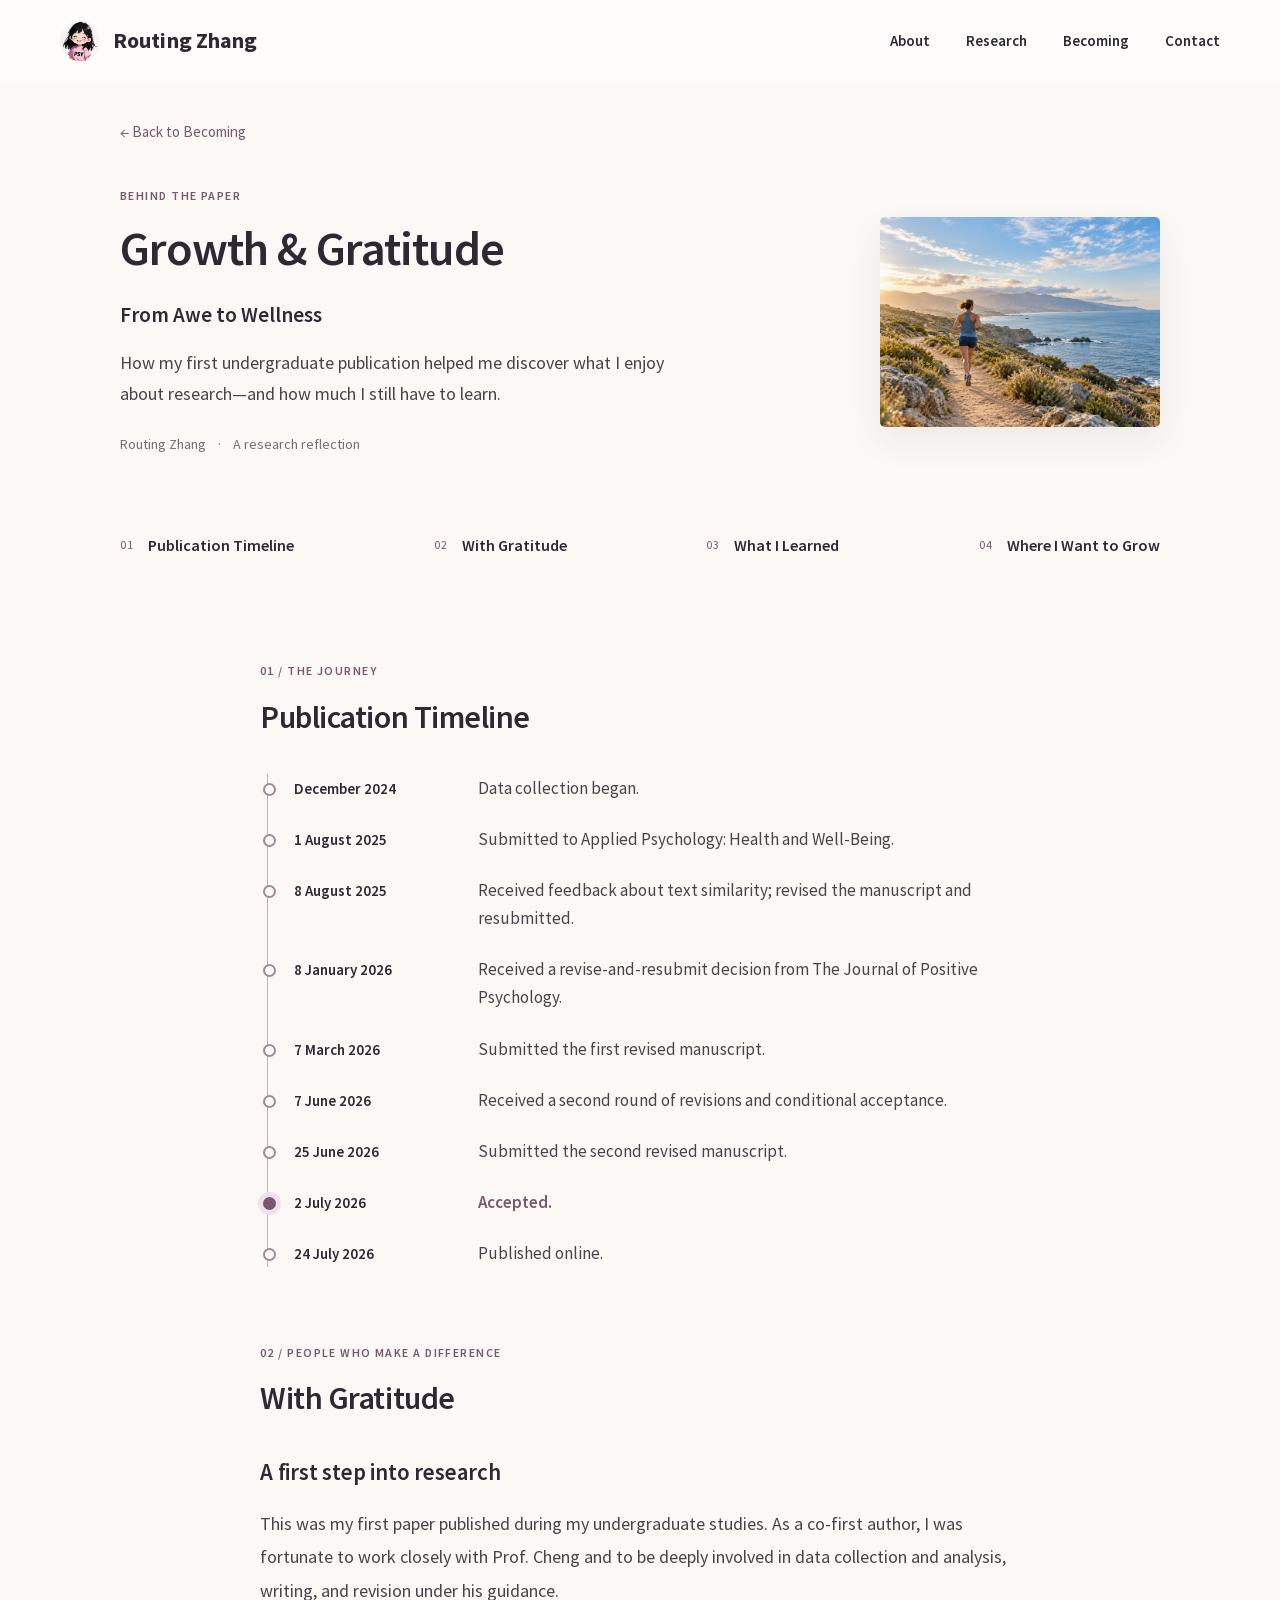
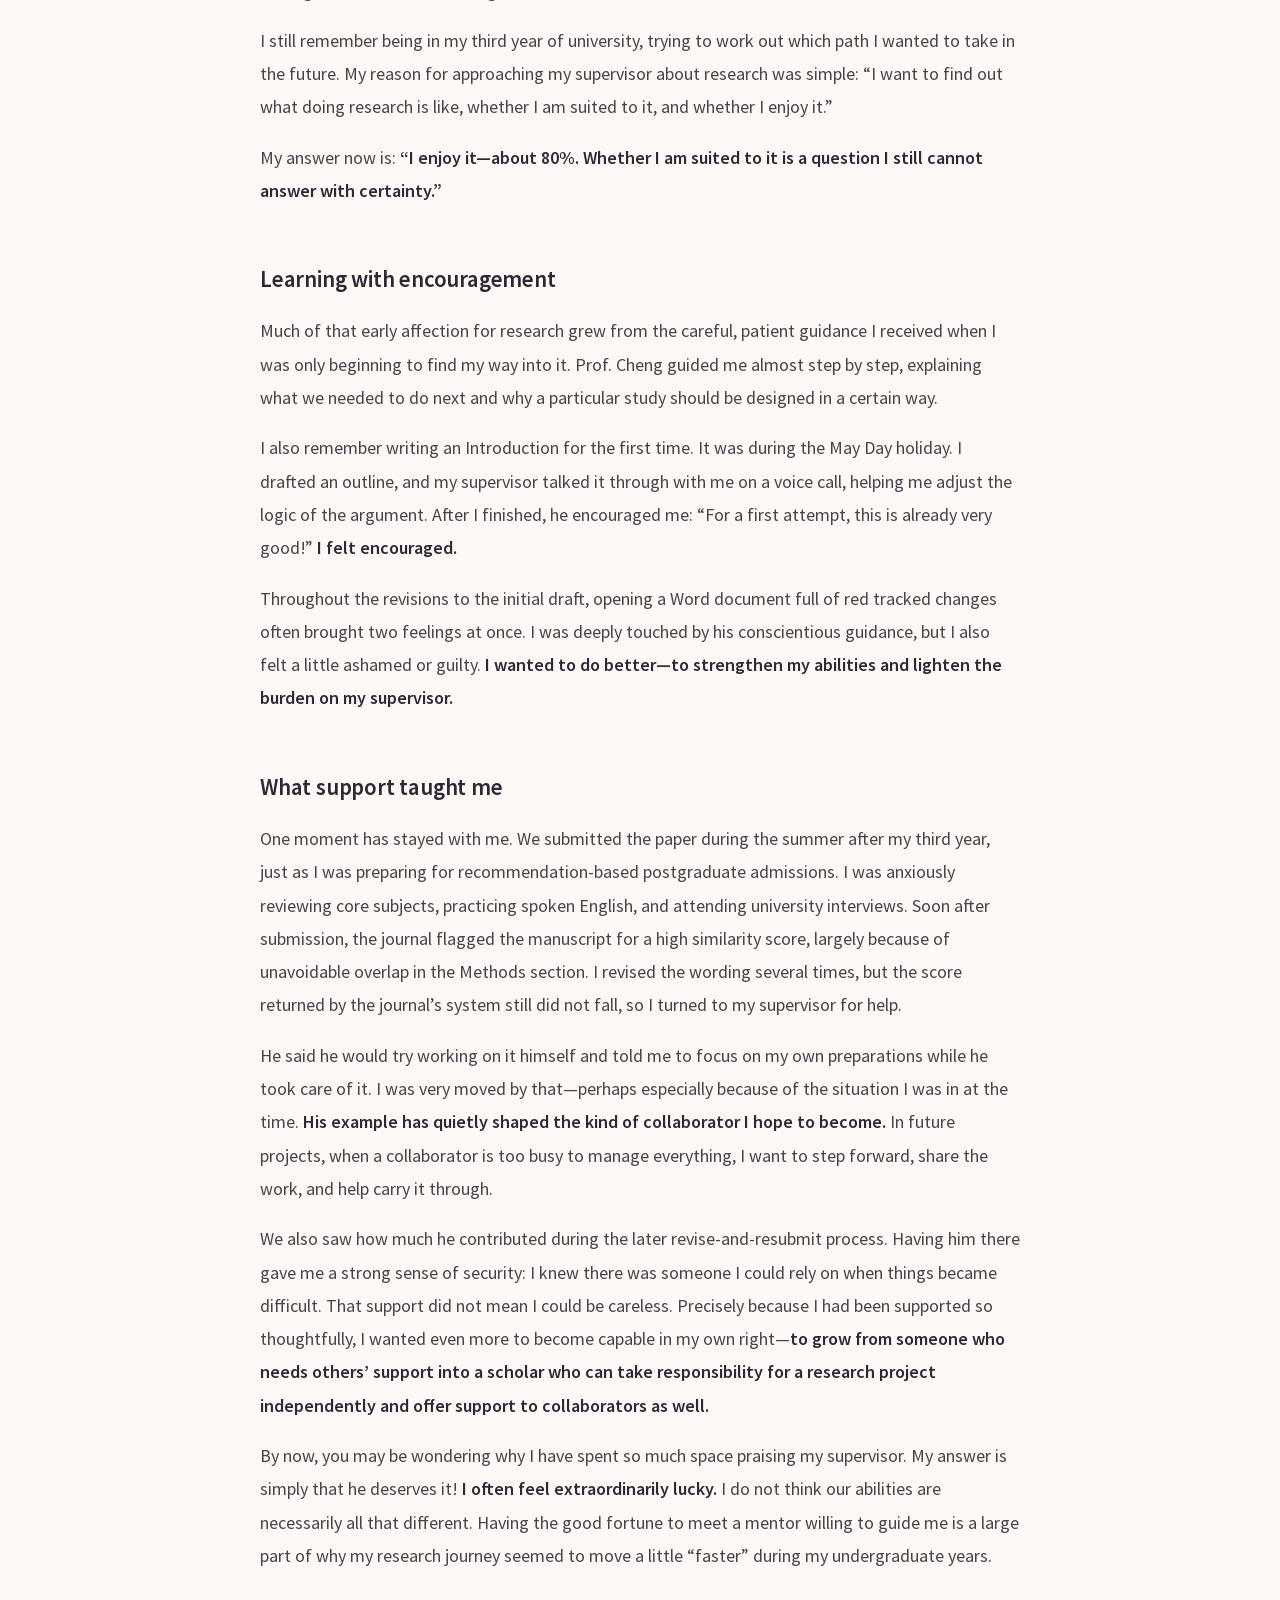
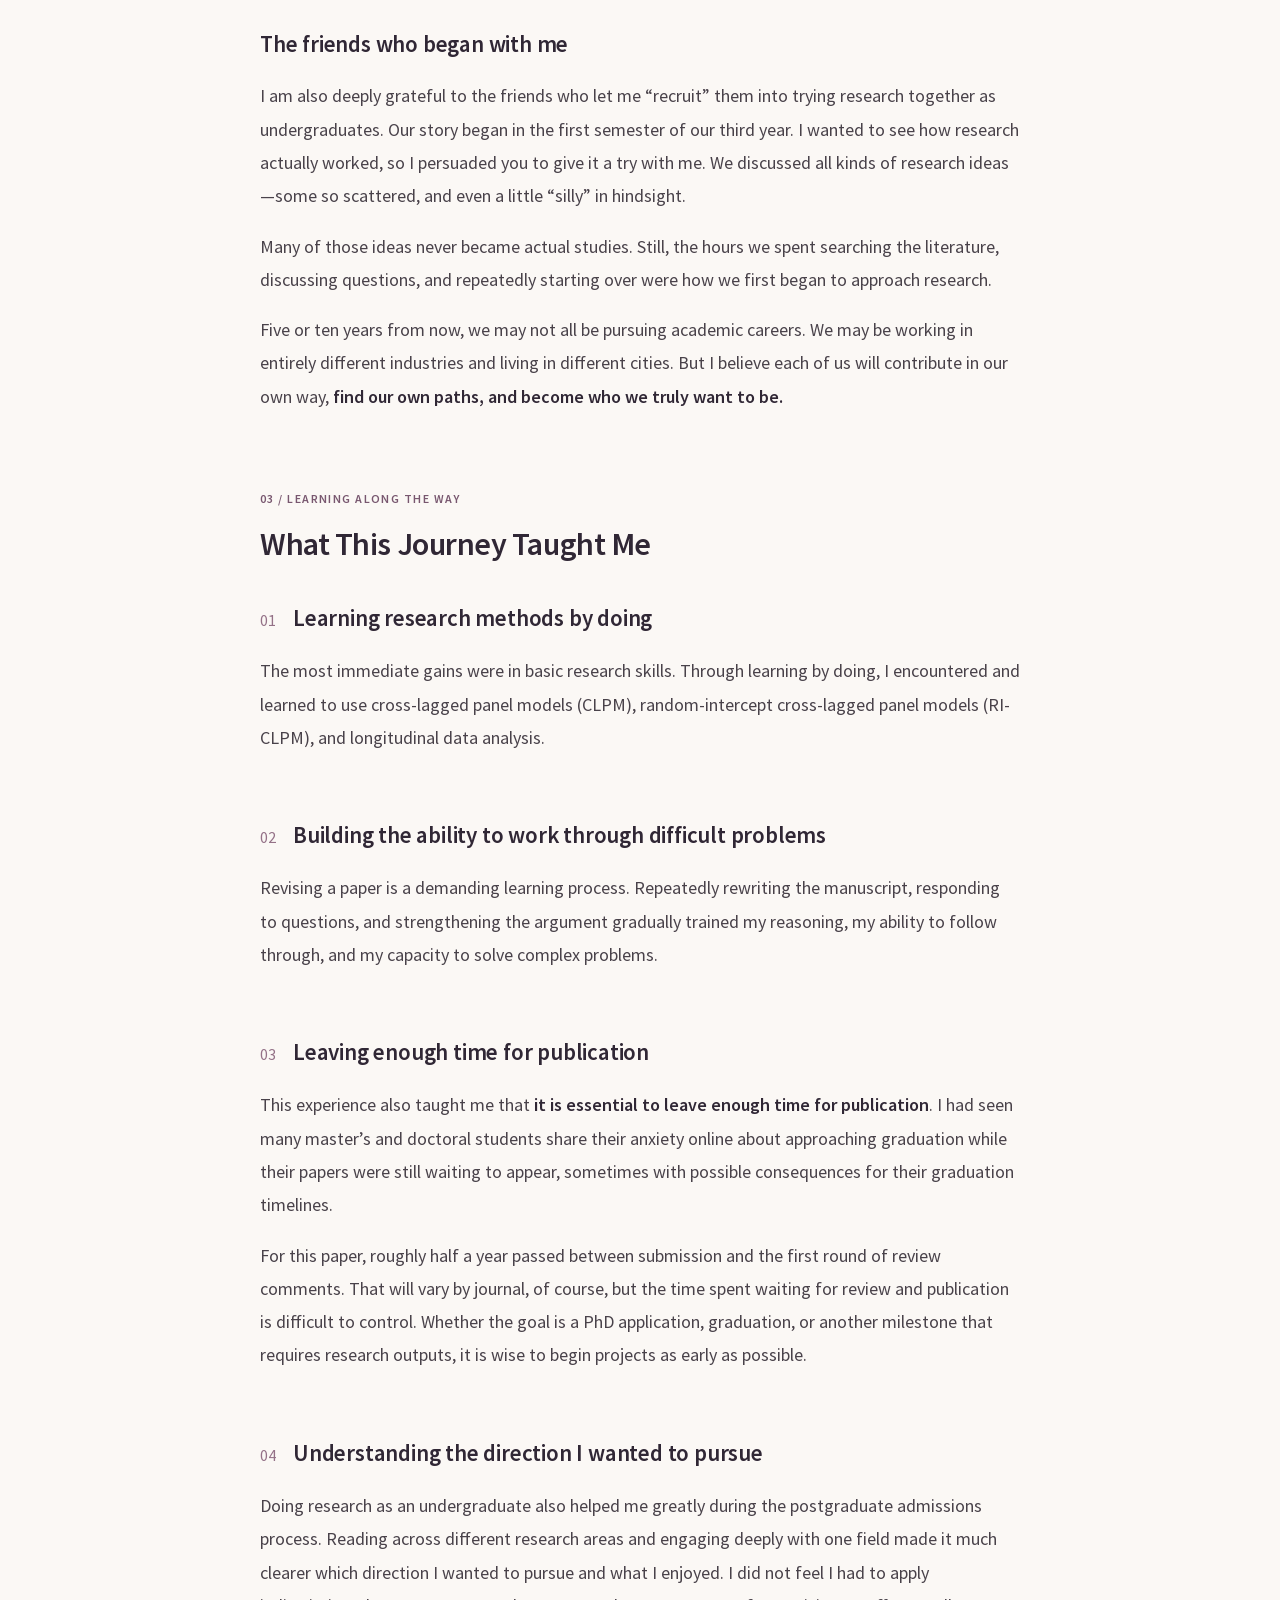
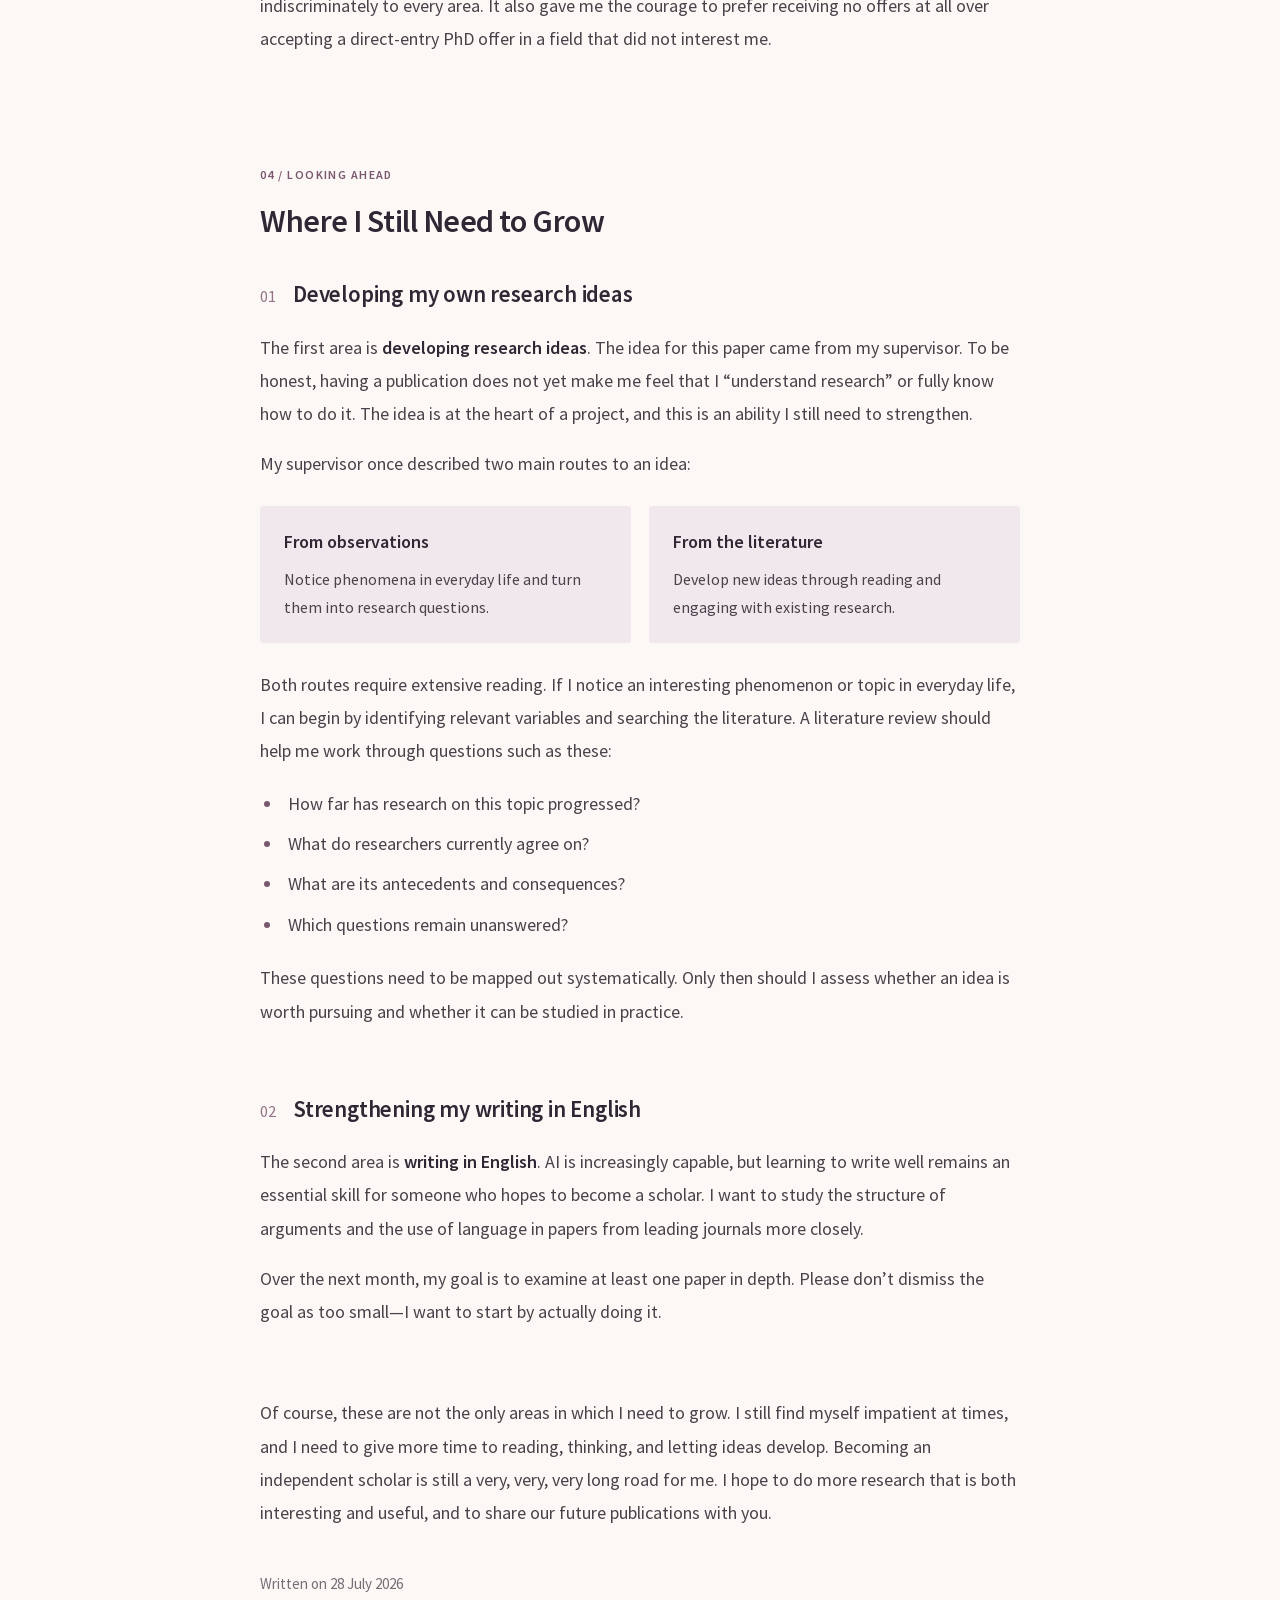
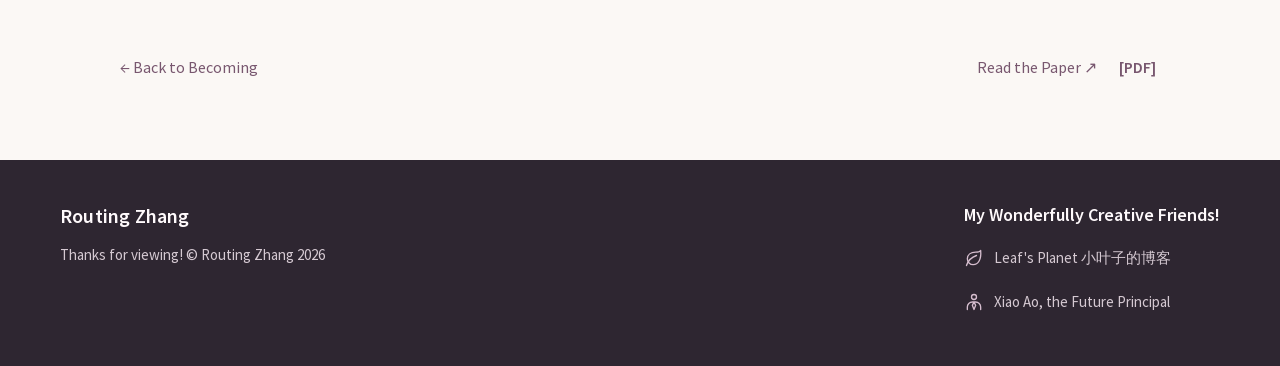
==== commit 38673dfd: "update the timeline" ====
--- a/awe-to-wellness-story.html
+++ b/awe-to-wellness-story.html
@@ -1,5 +1,5 @@
 <!DOCTYPE html>
-<html lang="en"><head><meta charset="UTF-8"><meta name="viewport" content="width=device-width, initial-scale=1"><meta name="theme-color" content="#fbf8f5"><meta name="description" content="Routing Zhang reflects on a first undergraduate publication, mentorship, collaboration, and learning to become an independent scholar."><title>From Awe to Wellness — Behind the Paper | Routing Zhang</title><link rel="icon" type="image/svg+xml" href="assets/favicon.svg"><link rel="stylesheet" href="styles.css?v=20261027-plum-contact-v2"><link rel="stylesheet" href="story.css?v=20261027-plum-contact-v2"></head><body class="story-page"><a class="skip-link" href="#story-content">Skip to main content</a>
+<html lang="en"><head><meta charset="UTF-8"><meta name="viewport" content="width=device-width, initial-scale=1"><meta name="theme-color" content="#fbf8f5"><meta name="description" content="Routing Zhang reflects on a first undergraduate publication, mentorship, collaboration, and learning to become an independent scholar."><title>From Awe to Wellness — Behind the Paper | Routing Zhang</title><link rel="icon" type="image/svg+xml" href="assets/favicon.svg"><link rel="stylesheet" href="styles.css?v=20261027-matched-headings"><link rel="stylesheet" href="story.css?v=20261027-timeline-restored"></head><body class="story-page"><a class="skip-link" href="#story-content">Skip to main content</a>
 <header class="site-header" id="top"><div class="wrap nav-inner">
 <a class="brand" href="index.html#about"><img src="assets/routing-zhang-avatar.png" alt="" width="40" height="40">Routing Zhang</a>
 <button class="menu-toggle" type="button" aria-label="Open navigation" aria-expanded="false" aria-controls="primary-navigation"><svg viewBox="0 0 24 24" fill="none" stroke="currentColor" stroke-width="1.7" stroke-linecap="round" aria-hidden="true"><path d="M4 6h16M4 12h16M4 18h16"/></svg></button>
--- a/styles.css
+++ b/styles.css
@@ -74,7 +74,8 @@
 .becoming-entry>p:last-child{font-size:17px;line-height:1.8}
 /* Warm white and pale plum, with a spacious, typographic Contact section. */
 .contact{display:flex;align-items:center;min-height:460px;padding:100px 0 108px;text-align:center;background:var(--soft);color:var(--heading)}
-.contact h2{position:relative;font-size:40px;font-weight:700;letter-spacing:3px;text-transform:uppercase;line-height:1.25;color:var(--heading);margin-bottom:52px}
+.research .section-head h2,.contact h2{position:relative;font-size:40px;font-weight:700;letter-spacing:3px;text-transform:uppercase;line-height:1.25;color:var(--heading)}
+.contact h2{margin-bottom:52px}
 .research .section-head h2::after,.contact h2::after{content:"";position:absolute;width:30px;height:3px;border-radius:3px;background:#a98ba0;left:50%;bottom:-19px;transform:translateX(-50%)}
 .email-button{display:inline-flex;justify-content:center;align-items:center;min-height:60px;padding:17px 52px;border-radius:5px;background:#78576f;color:white;font-size:17px;line-height:1.5;font-weight:700;letter-spacing:1.6px;text-transform:uppercase;text-decoration:none;box-shadow:0 6px 20px rgb(67 40 57 / 12%);transition:transform .25s,background .25s,box-shadow .25s}
 .email-button:hover{background:#62445a;color:white;transform:translateY(-2px);text-decoration:none;box-shadow:0 9px 25px rgb(67 40 57 / 18%)}
@@ -137,7 +138,7 @@
  .becoming-list{grid-template-columns:1fr;gap:38px;margin-top:22px;max-width:520px}
  .becoming-entry h3{font-size:24px}
  .contact{min-height:360px;padding:76px 0 82px}
- .contact h2{font-size:34px;letter-spacing:2.5px}
+ .research .section-head h2,.contact h2{font-size:34px;letter-spacing:2.5px}
  .email-button{font-size:16px;padding-inline:42px}
  .footer-main{flex-direction:column;gap:30px;padding-block:36px}
 }
--- a/story.css
+++ b/story.css
@@ -16,7 +16,8 @@
 .story-section{padding-top:76px;scroll-margin-top:5px}
 .story-section-heading{margin-bottom:36px}
 .story-section-heading h2{font-size:32px;font-weight:600;line-height:1.3;letter-spacing:-.45px;color:var(--heading)}
-.timeline-list{list-style:none;padding:0;margin:0 0 0 7px}
+/* The connecting rail conveys chronology; keep it when removing decorative dividers. */
+.timeline-list{list-style:none;padding:0;margin:0 0 0 7px;border-left:1px solid #c5aebb}
 .milestone{position:relative;display:grid;grid-template-columns:160px minmax(0,1fr);gap:24px;padding:0 0 23px 26px;align-items:baseline}
 .milestone::before{content:"";position:absolute;left:-5px;top:9px;width:9px;height:9px;background:var(--paper);border:2px solid #a38699;border-radius:50%}
 .milestone time{font-size:15px;line-height:1.6;font-weight:600;color:var(--heading)}
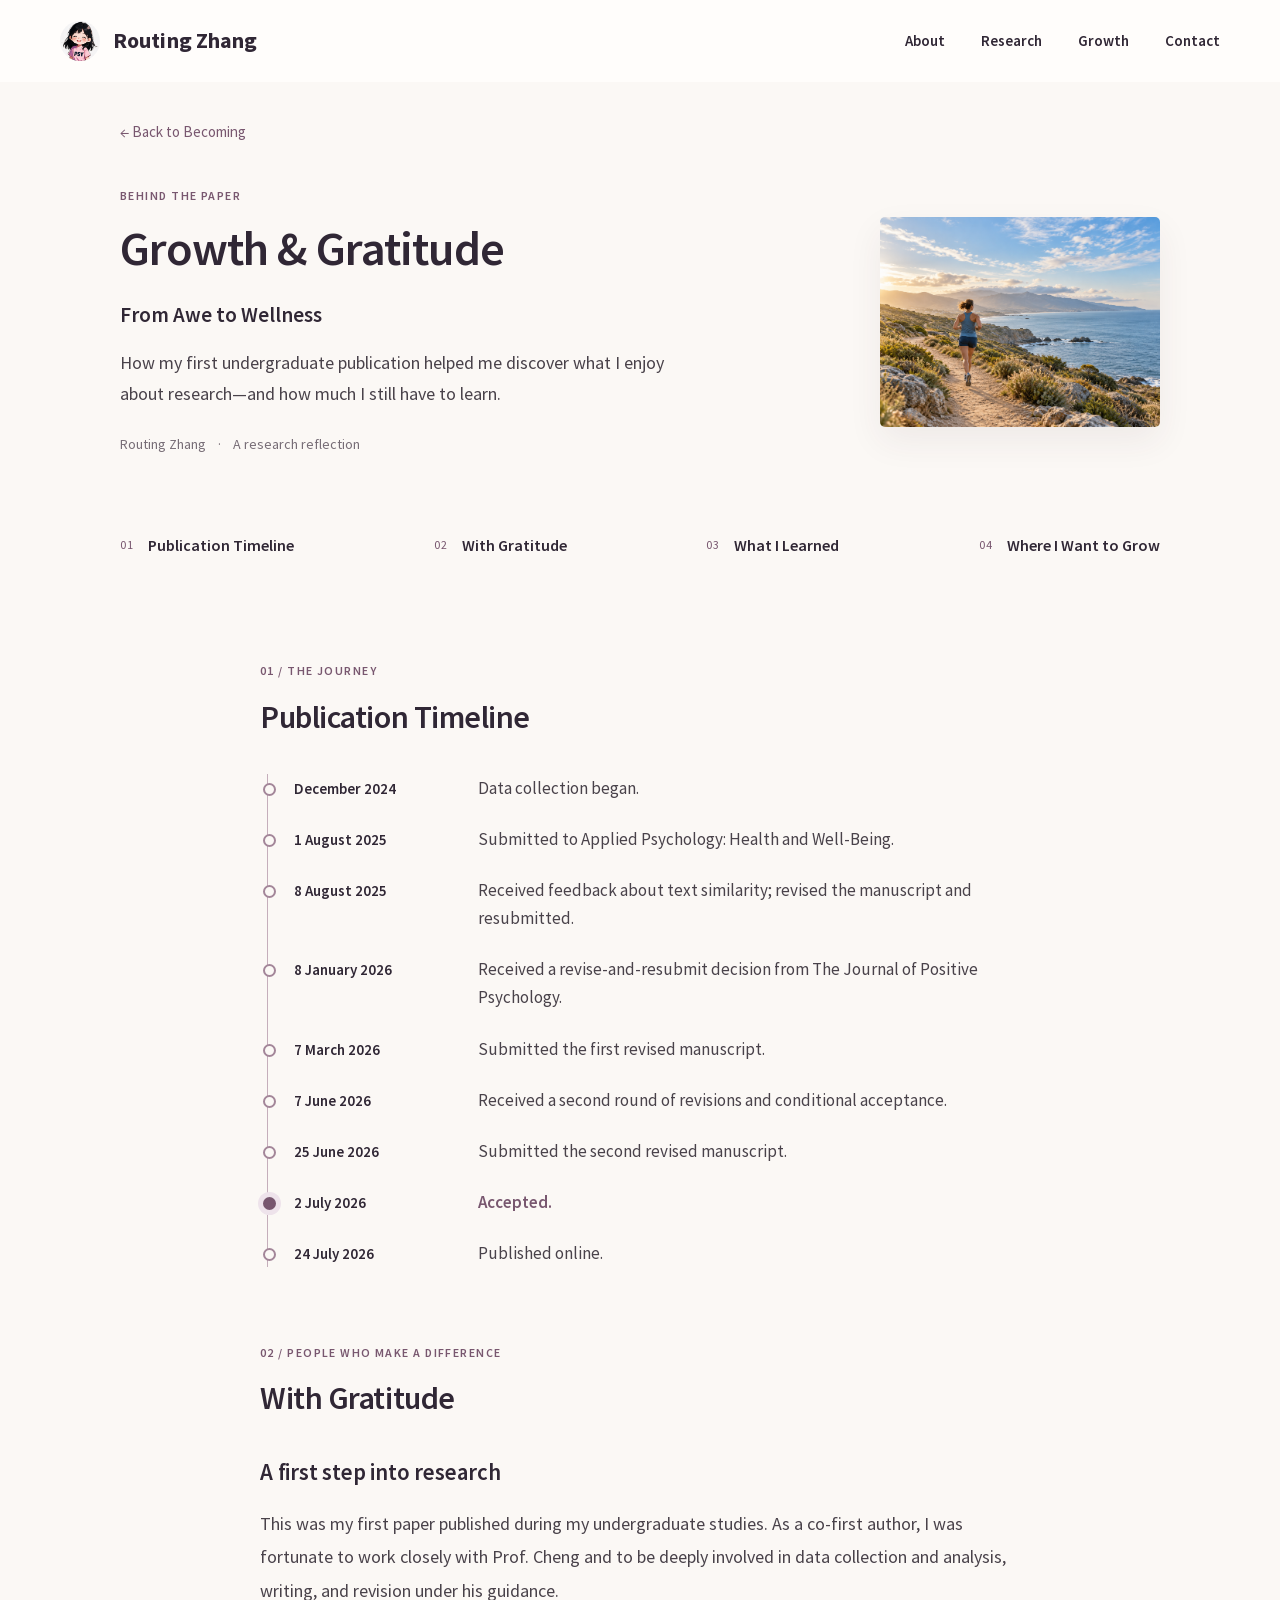
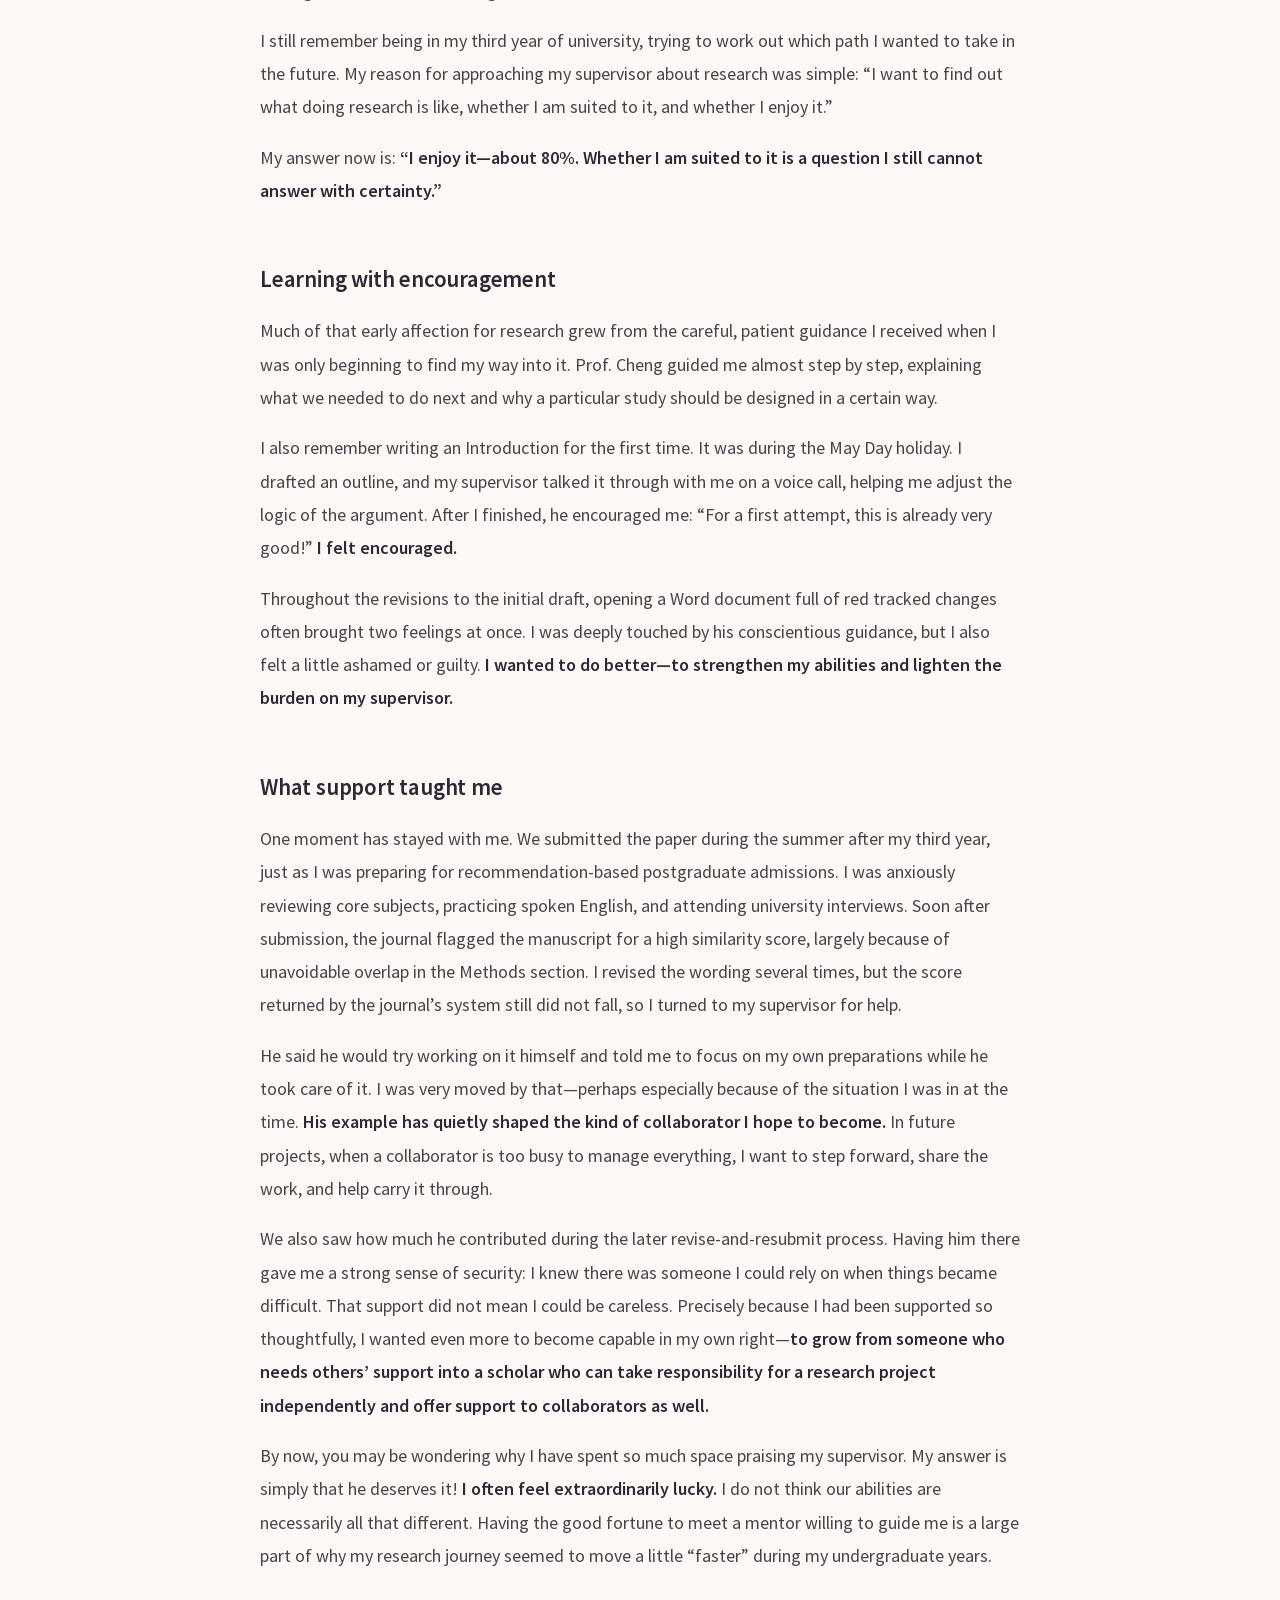
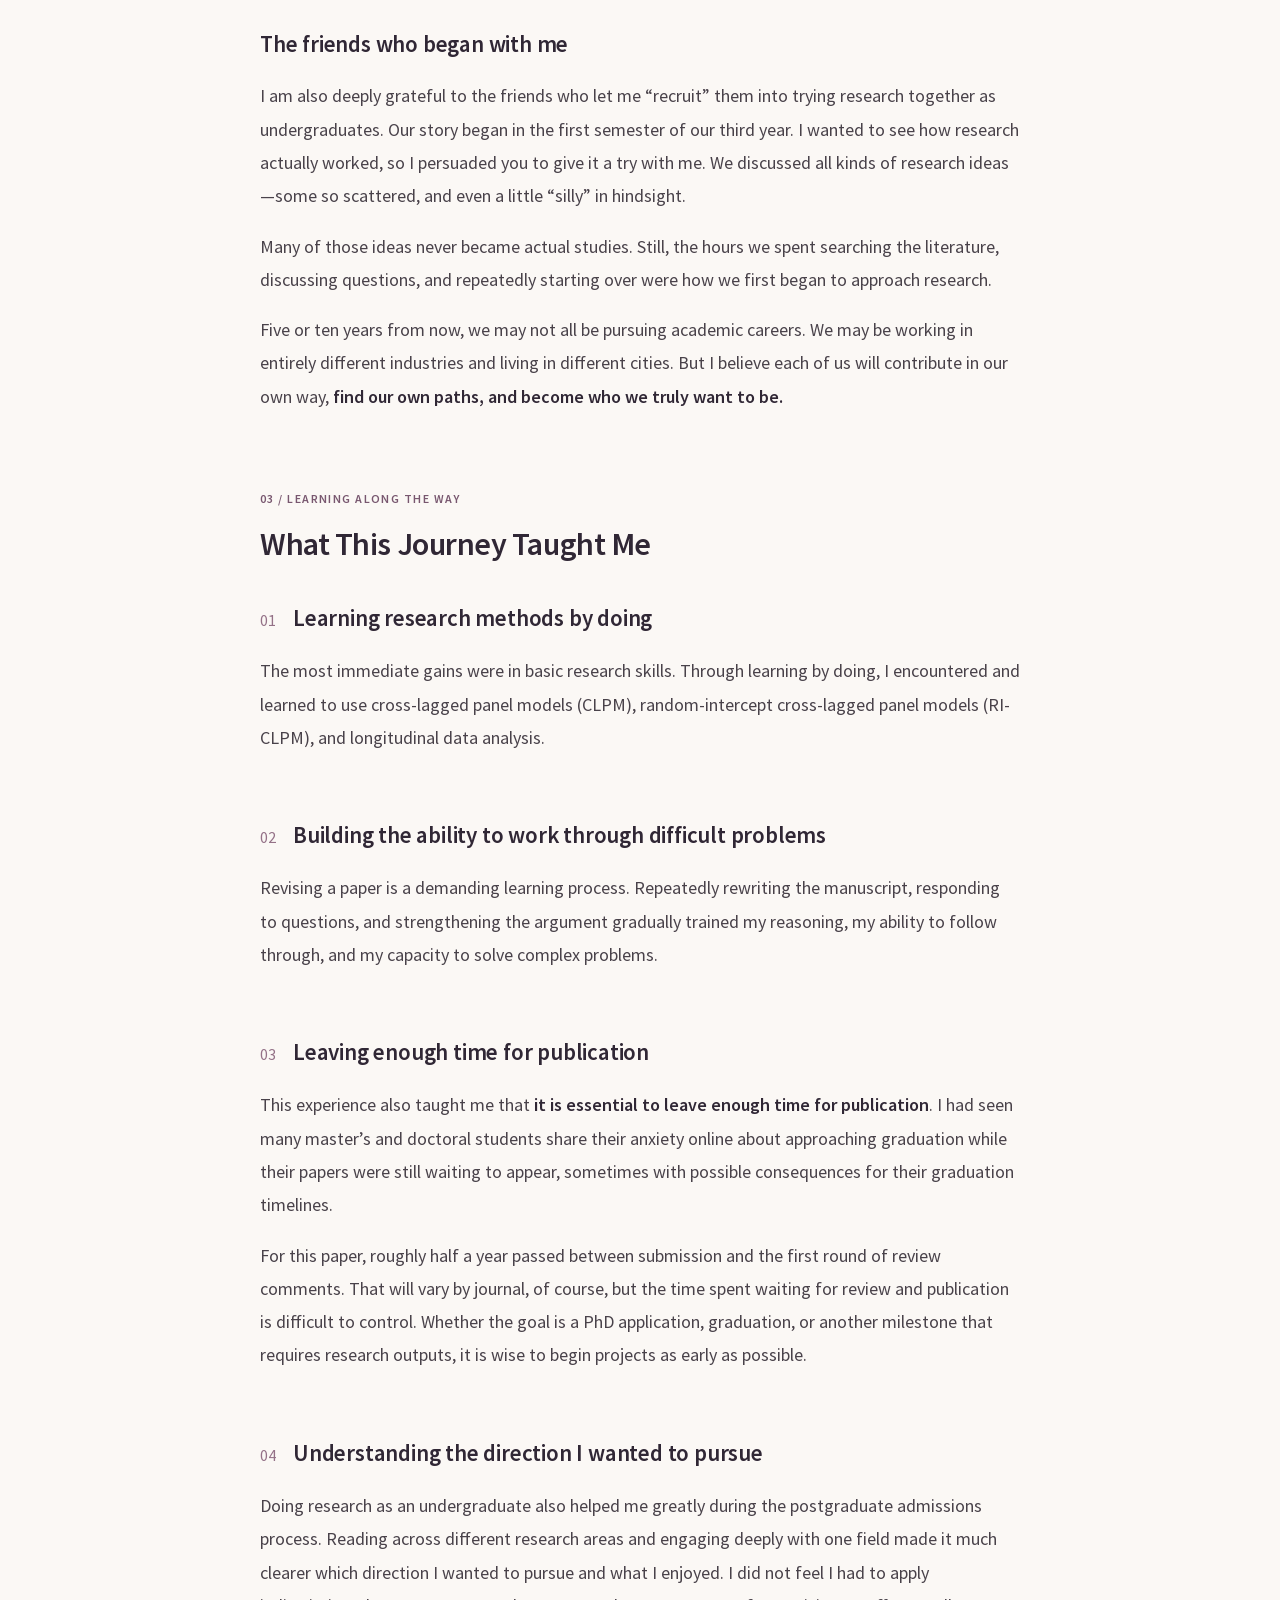
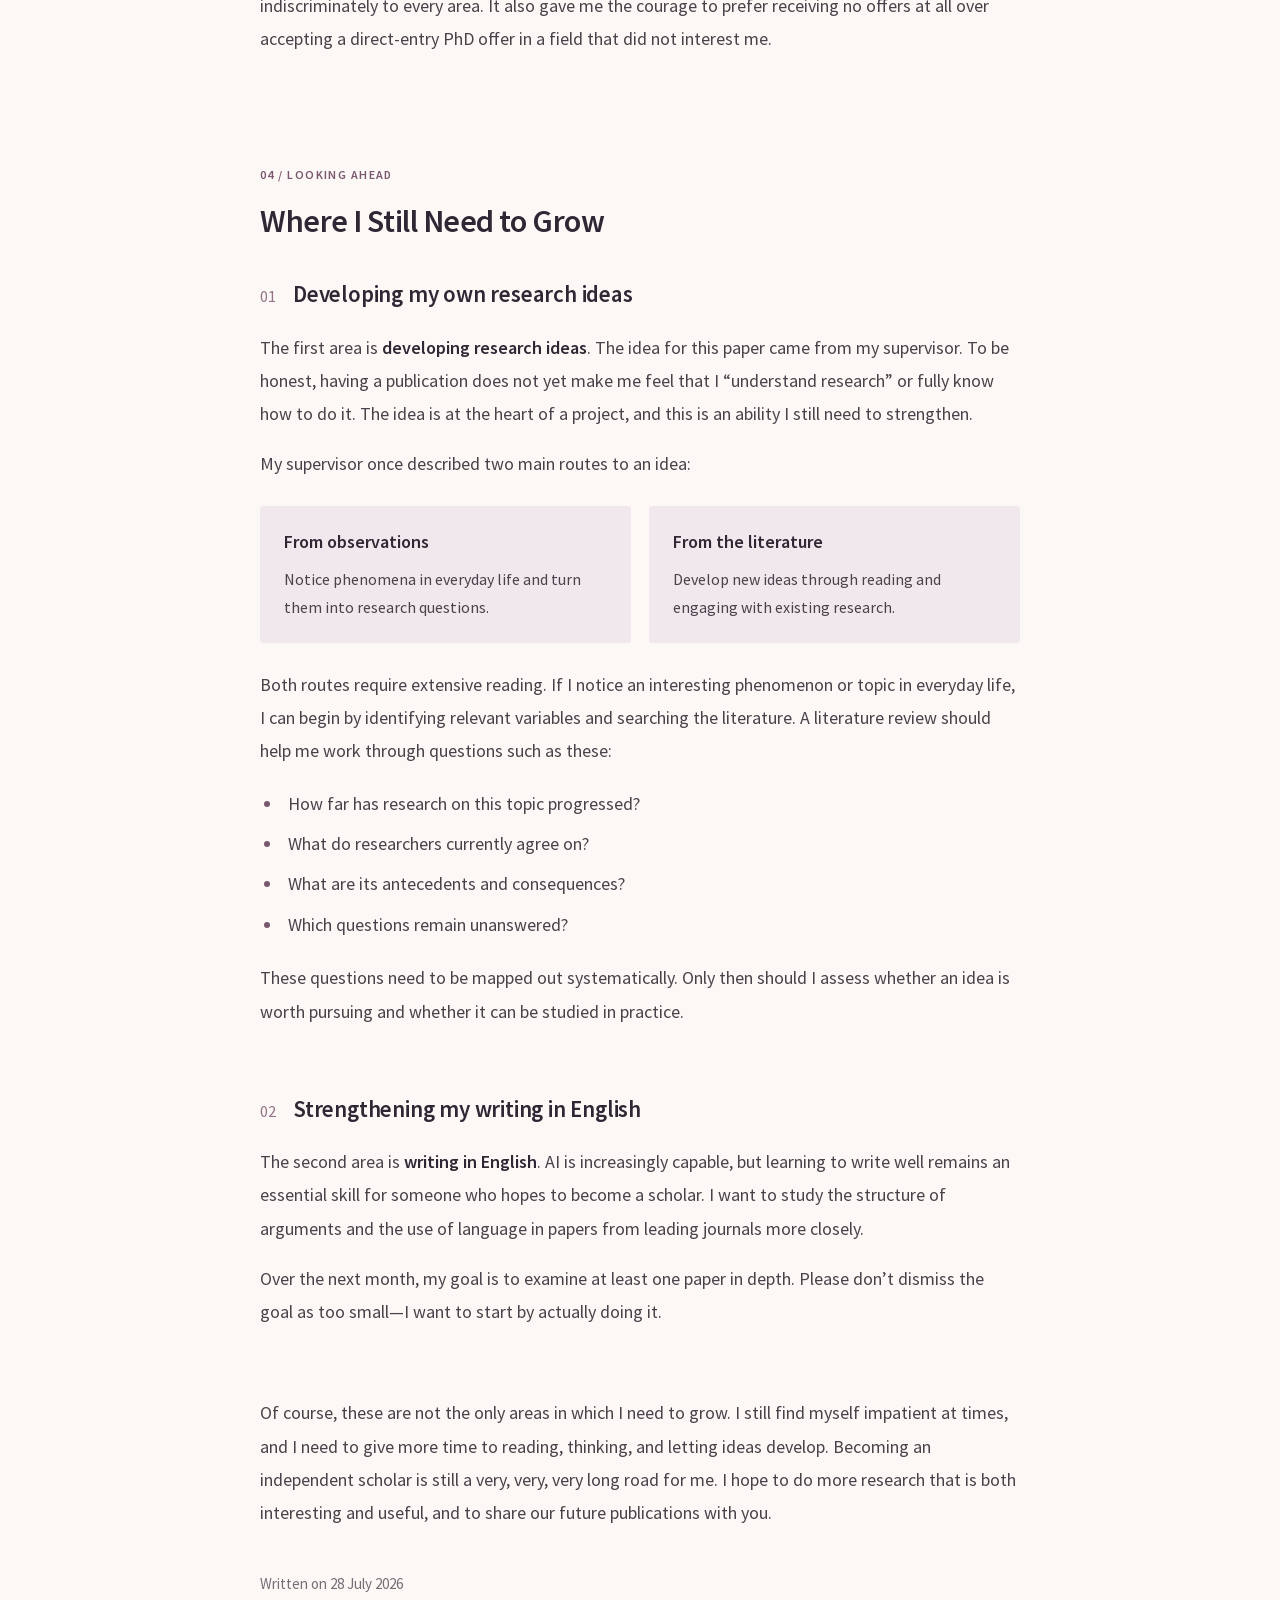
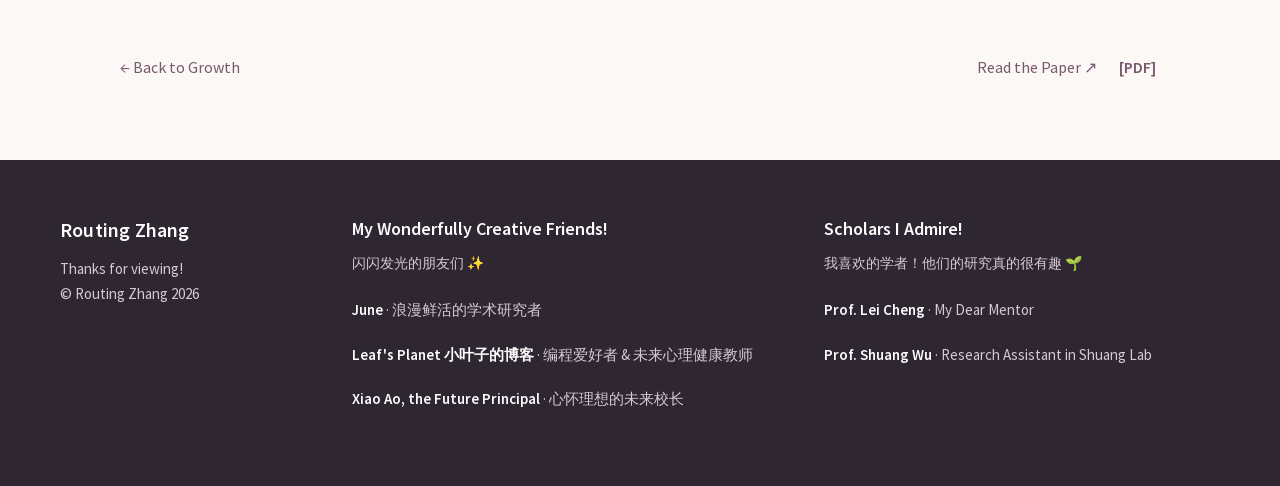
==== commit f5c05f29: "Add files via upload" ====
--- a/awe-to-wellness-story.html
+++ b/awe-to-wellness-story.html
@@ -1,9 +1,9 @@
 <!DOCTYPE html>
-<html lang="en"><head><meta charset="UTF-8"><meta name="viewport" content="width=device-width, initial-scale=1"><meta name="theme-color" content="#fbf8f5"><meta name="description" content="Routing Zhang reflects on a first undergraduate publication, mentorship, collaboration, and learning to become an independent scholar."><title>From Awe to Wellness — Behind the Paper | Routing Zhang</title><link rel="icon" type="image/svg+xml" href="assets/favicon.svg"><link rel="stylesheet" href="styles.css?v=20261027-matched-headings"><link rel="stylesheet" href="story.css?v=20261027-timeline-restored"></head><body class="story-page"><a class="skip-link" href="#story-content">Skip to main content</a>
+<html lang="en"><head><meta charset="UTF-8"><meta name="viewport" content="width=device-width, initial-scale=1"><meta name="theme-color" content="#fbf8f5"><meta name="description" content="Routing Zhang reflects on a first undergraduate publication, mentorship, collaboration, and learning to become an independent scholar."><title>From Awe to Wellness — Behind the Paper | Routing Zhang</title><link rel="icon" type="image/svg+xml" href="assets/favicon.svg"><link rel="stylesheet" href="styles.css?v=20261113-growth-footer"><link rel="stylesheet" href="story.css?v=20261027-timeline-restored"></head><body class="story-page"><a class="skip-link" href="#story-content">Skip to main content</a>
 <header class="site-header" id="top"><div class="wrap nav-inner">
-<a class="brand" href="index.html#about"><img src="assets/routing-zhang-avatar.png" alt="" width="40" height="40">Routing Zhang</a>
+<a class="brand" href="index.html#top"><img src="assets/routing-zhang-avatar.png" alt="" width="40" height="40">Routing Zhang</a>
 <button class="menu-toggle" type="button" aria-label="Open navigation" aria-expanded="false" aria-controls="primary-navigation"><svg viewBox="0 0 24 24" fill="none" stroke="currentColor" stroke-width="1.7" stroke-linecap="round" aria-hidden="true"><path d="M4 6h16M4 12h16M4 18h16"/></svg></button>
-<nav id="primary-navigation" aria-label="Primary navigation"><a href="index.html#about">About</a><a href="index.html#research">Research</a><a href="becoming.html">Becoming</a><a href="index.html#contact">Contact</a></nav>
+<nav id="primary-navigation" aria-label="Primary navigation"><a href="index.html#about">About</a><a href="index.html#research">Research</a><a href="index.html#growth">Growth</a><a href="index.html#contact">Contact</a></nav>
 </div></header>
 <main class="story-main" id="story-content" tabindex="-1"><a class="story-back" href="becoming.html">← Back to Becoming</a>
 <section class="story-hero" aria-labelledby="story-title"><div><p class="story-eyebrow">Behind the Paper</p><h1 id="story-title">Growth &amp; Gratitude</h1><p class="story-paper-title">From Awe to Wellness</p><p class="story-deck">How my first undergraduate publication helped me discover what I enjoy about research—and how much I still have to learn.</p><p class="story-byline">Routing Zhang <span aria-hidden="true">·</span> A research reflection</p></div><img class="story-hero-image" src="assets/awe-running.png" width="1448" height="1086" alt="A runner on a coastal nature trail in soft morning light"></section>
@@ -27,7 +27,7 @@
 <section class="reflection"><div class="reflection-heading"><span class="reflection-number" aria-hidden="true">04</span><h3>Understanding the direction I wanted to pursue</h3></div><div class="story-copy"><p>Doing research as an undergraduate also helped me greatly during the postgraduate admissions process. Reading across different research areas and engaging deeply with one field made it much clearer which direction I wanted to pursue and what I enjoyed. I did not feel I had to apply indiscriminately to every area. It also gave me the courage to prefer receiving no offers at all over accepting a direct-entry PhD offer in a field that did not interest me.</p></div></section></section>
 <section class="story-section story-reading" id="growth" tabindex="-1" aria-labelledby="growth-title"><header class="story-section-heading"><p class="story-eyebrow">04 / Looking ahead</p><h2 id="growth-title">Where I Still Need to Grow</h2></header><section class="reflection"><div class="reflection-heading"><span class="reflection-number" aria-hidden="true">01</span><h3>Developing my own research ideas</h3></div><div class="story-copy"><p>The first area is <strong>developing research ideas</strong>. The idea for this paper came from my supervisor. To be honest, having a publication does not yet make me feel that I “understand research” or fully know how to do it. The idea is at the heart of a project, and this is an ability I still need to strengthen.</p><p>My supervisor once described two main routes to an idea:</p></div><div class="idea-routes"><section><h4>From observations</h4><p>Notice phenomena in everyday life and turn them into research questions.</p></section><section><h4>From the literature</h4><p>Develop new ideas through reading and engaging with existing research.</p></section></div><div class="story-copy"><p>Both routes require extensive reading. If I notice an interesting phenomenon or topic in everyday life, I can begin by identifying relevant variables and searching the literature. A literature review should help me work through questions such as these:</p></div><ul class="review-questions"><li>How far has research on this topic progressed?</li><li>What do researchers currently agree on?</li><li>What are its antecedents and consequences?</li><li>Which questions remain unanswered?</li></ul><div class="story-copy"><p>These questions need to be mapped out systematically. Only then should I assess whether an idea is worth pursuing and whether it can be studied in practice.</p></div></section><section class="reflection"><div class="reflection-heading"><span class="reflection-number" aria-hidden="true">02</span><h3>Strengthening my writing in English</h3></div><div class="story-copy"><p>The second area is <strong>writing in English</strong>. AI is increasingly capable, but learning to write well remains an essential skill for someone who hopes to become a scholar. I want to study the structure of arguments and the use of language in papers from leading journals more closely.</p><p>Over the next month, my goal is to examine at least one paper in depth. Please don’t dismiss the goal as too small—I want to start by actually doing it.</p></div></section><div class="story-closing"><div class="story-copy"><p>Of course, these are not the only areas in which I need to grow. I still find myself impatient at times, and I need to give more time to reading, thinking, and letting ideas develop. Becoming an independent scholar is still a very, very, very long road for me. I hope to do more research that is both interesting and useful, and to share our future publications with you.</p></div></div></section>
 <p class="story-date">Written on <time datetime="2026-07-28">28 July 2026</time></p>
-<nav class="story-end" aria-label="Continue reading"><a href="becoming.html">← Back to Becoming</a><div><a href="https://doi.org/10.1080/17439760.2026.2708043" target="_blank" rel="noopener noreferrer">Read the Paper ↗</a><a class="pdf-link" href="assets/papers/from-awe-to-wellness.pdf" target="_blank" rel="noopener noreferrer" aria-label="Open PDF: From Awe to Wellness">[PDF]</a></div></nav>
+<nav class="story-end" aria-label="Continue reading"><a href="index.html#growth">← Back to Growth</a><div><a href="https://doi.org/10.1080/17439760.2026.2708043" target="_blank" rel="noopener noreferrer">Read the Paper ↗</a><a class="pdf-link" href="assets/papers/from-awe-to-wellness.pdf" target="_blank" rel="noopener noreferrer" aria-label="Open PDF: From Awe to Wellness">[PDF]</a></div></nav>
 </main><footer class="footer">
   <div class="wrap footer-main">
     <div class="footer-about">
@@ -36,10 +36,20 @@
     </div>
     <nav class="footer-friends" aria-labelledby="friends-title">
       <h2 id="friends-title">My Wonderfully Creative Friends!</h2>
+      <p class="footer-intro" lang="zh-CN">闪闪发光的朋友们 ✨</p>
       <ul>
-        <li><a href="https://blog.leafyee.xyz" target="_blank" rel="noopener noreferrer"><svg class="friend-icon" viewBox="0 0 24 24" fill="none" stroke="currentColor" stroke-width="1.6" stroke-linecap="round" stroke-linejoin="round" aria-hidden="true" focusable="false"><path d="M20 3c-1 2-3 2-6 2C8 5 4 8 4 13a7 7 0 0 0 7 7c6 0 10-6 9-17Z"/><path d="M3 21c2-6 6-10 12-12"/></svg><span>Leaf's Planet <span lang="zh-CN">小叶子的博客</span></span></a></li>
-        <li><a href="https://tianyuliufang.com" target="_blank" rel="noopener noreferrer"><svg class="friend-icon" viewBox="0 0 24 24" fill="none" stroke="currentColor" stroke-width="1.6" stroke-linecap="round" stroke-linejoin="round" aria-hidden="true" focusable="false"><circle cx="12" cy="6" r="3"/><path d="M4 21v-3a6 6 0 0 1 6-6h4a6 6 0 0 1 6 6v3M12 12l-2 4 2 5 2-5-2-4Z"/></svg><span>Xiao Ao, the Future Principal</span></a></li>
+        <li><a href="https://wenjunbian.github.io/" target="_blank" rel="noopener noreferrer">June</a><span class="footer-description" lang="zh-CN"> · 浪漫鲜活的学术研究者</span></li>
+        <li><a href="https://blog.leafyee.xyz/" target="_blank" rel="noopener noreferrer">Leaf's Planet <span lang="zh-CN">小叶子的博客</span></a><span class="footer-description" lang="zh-CN"> · 编程爱好者 &amp; 未来心理健康教师</span></li>
+        <li><a href="https://tianyuliufang.com/" target="_blank" rel="noopener noreferrer">Xiao Ao, the Future Principal</a><span class="footer-description" lang="zh-CN"> · 心怀理想的未来校长</span></li>
+      </ul>
+    </nav>
+    <nav class="footer-friends footer-scholars" aria-labelledby="scholars-title">
+      <h2 id="scholars-title">Scholars I Admire!</h2>
+      <p class="footer-intro" lang="zh-CN">我喜欢的学者！他们的研究真的很有趣 🌱</p>
+      <ul>
+        <li><a href="https://leicheng-socialpsychology.github.io/#/featured" target="_blank" rel="noopener noreferrer">Prof. Lei Cheng</a><span class="footer-description"> · My Dear Mentor</span></li>
+        <li><a href="https://shuangwu-ob.github.io/" target="_blank" rel="noopener noreferrer">Prof. Shuang Wu</a><span class="footer-description"> · Research Assistant in Shuang Lab</span></li>
       </ul>
     </nav>
   </div>
-</footer><script src="script.js?v=20261027-plum-contact-v2" defer></script></body></html>+</footer><script src="script.js?v=20261028-keyword-hero-v1" defer></script></body></html>
--- a/styles.css
+++ b/styles.css
@@ -28,14 +28,41 @@
 .site-header nav a:hover{text-decoration:underline}
 .menu-toggle{display:none;background:none;border:0;width:44px;height:44px;color:var(--heading);align-items:center;justify-content:center;cursor:pointer}
 .menu-toggle svg{width:21px;height:21px}
-.about{display:grid;grid-template-columns:1fr 2.3fr;gap:58px;padding:82px 0 88px;align-items:start}
-.profile-photo{width:100%;max-width:350px;justify-self:center}
-.profile-photo img{display:block;width:100%;height:auto;aspect-ratio:1;object-fit:cover;border-radius:50%;box-shadow:0 12px 38px rgb(59 38 50 / 5%)}
-.about h1{font-size:32px;line-height:1.3;color:var(--heading);font-weight:700;margin-bottom:24px;letter-spacing:-.35px}
-.about h1 span{font-weight:600}
+.landing-hero{position:relative;isolation:isolate;display:grid;place-items:center;min-height:calc(100vh - 82px);min-height:calc(100svh - 82px);padding:64px 24px 90px;overflow:hidden;background:var(--paper)}
+.keyword-field{position:absolute;inset:9% 0 10%;z-index:0;display:flex;flex-direction:column;justify-content:space-between;gap:16px;overflow:hidden;pointer-events:none;user-select:none;mask-image:linear-gradient(to right,transparent,#000 9%,#000 91%,transparent);-webkit-mask-image:linear-gradient(to right,transparent,#000 9%,#000 91%,transparent)}
+.keyword-lane{flex:none;white-space:nowrap;line-height:1.2;color:#bca7b6}
+.keyword-track{display:flex;width:max-content;animation:keyword-drift var(--drift-duration,85s) linear infinite;animation-delay:var(--drift-delay,0s);animation-play-state:paused}
+.keyword-group{display:flex;flex:none;align-items:center;gap:clamp(30px,4.5vw,76px);padding-right:clamp(30px,4.5vw,76px)}
+.keyword{display:block;letter-spacing:-.025em;font-weight:400}
+.word-large{font-size:clamp(36px,4.7vw,70px);font-weight:600}
+.word-medium{font-size:clamp(27px,3.4vw,50px)}
+.word-small{font-size:clamp(19px,2.3vw,34px)}
+.lane-1{--drift-duration:100s;--drift-delay:-22s;opacity:.72}
+.lane-2{--drift-duration:115s;--drift-delay:-48s;opacity:.56}
+.lane-3{--drift-duration:92s;--drift-delay:-16s;opacity:.7}
+.lane-4{--drift-duration:125s;--drift-delay:-55s;opacity:.56}
+.lane-5{--drift-duration:106s;--drift-delay:-35s;opacity:.7}
+.lane-2 .keyword-track,.lane-4 .keyword-track{animation-direction:reverse}
+.keywords-playing .keyword-track{animation-play-state:running}
+.hero-wash{position:absolute;inset:0;z-index:1;pointer-events:none;background:radial-gradient(ellipse at center,rgb(251 248 245 / 98%) 0%,rgb(251 248 245 / 94%) 23%,rgb(251 248 245 / 50%) 50%,rgb(251 248 245 / 5%) 75%)}
+.hero-content{position:relative;z-index:2;display:flex;flex-direction:column;align-items:center;gap:30px;text-align:center;width:min(100%,760px)}
+.hero-portrait{display:block;width:clamp(170px,22vw,236px);height:auto;aspect-ratio:1;object-fit:cover;border-radius:50%;border:6px solid var(--white);box-shadow:0 14px 45px rgb(59 38 50 / 9%)}
+.hero-content h1{font-size:clamp(30px,4vw,48px);line-height:1.25;font-weight:700;letter-spacing:-.7px;color:var(--heading)}
+.hero-content h1 span{display:block;margin-top:14px;font-size:clamp(22px,2.8vw,34px);line-height:1.35;font-weight:400;letter-spacing:-.25px;color:var(--ink)}
+.hero-scroll,.keyword-motion{position:absolute;z-index:3;bottom:22px;display:inline-flex;align-items:center;justify-content:center;width:44px;height:44px;color:var(--accent)}
+.hero-scroll{left:calc(50% - 22px);text-decoration:none}
+.hero-scroll svg{width:26px;height:26px}
+.keyword-motion{right:24px;border:0;border-radius:50%;background:rgb(255 253 251 / 65%);cursor:pointer}
+.keyword-motion svg{width:19px;height:19px}
+.keyword-motion[hidden],.keyword-motion .motion-play{display:none}
+.keyword-motion[data-paused="true"] .motion-pause{display:none}
+.keyword-motion[data-paused="true"] .motion-play{display:block}
+@keyframes keyword-drift{from{transform:translate3d(0,0,0)}to{transform:translate3d(-50%,0,0)}}
+.about{max-width:820px;margin-inline:auto;padding:82px 0 56px}
+.about h2{margin-bottom:52px;text-align:center}
 .about-text>p{margin-bottom:18px;font-size:19px;line-height:1.7}
 .about-text .phd-paragraph{background:var(--soft);padding:14px 17px;border-radius:3px}
-.about-text .about-links{display:flex;align-items:center;gap:18px;flex-wrap:wrap;margin-top:25px;margin-bottom:0!important;font-size:16px;font-weight:600}
+.about-text .about-links{display:flex;align-items:center;justify-content:center;gap:18px;flex-wrap:wrap;margin-top:25px;margin-bottom:0!important;font-size:16px;font-weight:600}
 .about-links a{min-height:44px;display:inline-flex;align-items:center;gap:6px;text-decoration:none}
 .about-links a:hover{text-decoration:underline}
 
@@ -74,9 +101,9 @@
 .becoming-entry>p:last-child{font-size:17px;line-height:1.8}
 /* Warm white and pale plum, with a spacious, typographic Contact section. */
 .contact{display:flex;align-items:center;min-height:460px;padding:100px 0 108px;text-align:center;background:var(--soft);color:var(--heading)}
-.research .section-head h2,.contact h2{position:relative;font-size:40px;font-weight:700;letter-spacing:3px;text-transform:uppercase;line-height:1.25;color:var(--heading)}
+.about h2,.research .section-head h2,.contact h2{position:relative;font-size:40px;font-weight:700;letter-spacing:3px;text-transform:uppercase;line-height:1.25;color:var(--heading)}
 .contact h2{margin-bottom:52px}
-.research .section-head h2::after,.contact h2::after{content:"";position:absolute;width:30px;height:3px;border-radius:3px;background:#a98ba0;left:50%;bottom:-19px;transform:translateX(-50%)}
+.about h2::after,.research .section-head h2::after,.contact h2::after{content:"";position:absolute;width:30px;height:3px;border-radius:3px;background:#a98ba0;left:50%;bottom:-19px;transform:translateX(-50%)}
 .email-button{display:inline-flex;justify-content:center;align-items:center;min-height:60px;padding:17px 52px;border-radius:5px;background:#78576f;color:white;font-size:17px;line-height:1.5;font-weight:700;letter-spacing:1.6px;text-transform:uppercase;text-decoration:none;box-shadow:0 6px 20px rgb(67 40 57 / 12%);transition:transform .25s,background .25s,box-shadow .25s}
 .email-button:hover{background:#62445a;color:white;transform:translateY(-2px);text-decoration:none;box-shadow:0 9px 25px rgb(67 40 57 / 18%)}
 .contact a:focus-visible{outline-color:var(--accent)}
@@ -109,17 +136,16 @@
 
 @media(max-width:1000px){
  .wrap{width:calc(100% - 56px)}
- .about,.paper-layout{grid-template-columns:minmax(220px,1fr) minmax(0,2.3fr);gap:36px}
+ .paper-layout{grid-template-columns:minmax(220px,1fr) minmax(0,2.3fr);gap:36px}
  .about{padding:64px 0}
- .about h1{font-size:29px}
  .about-text>p{font-size:18px}
  .paper h3{font-size:26px}
 }
 @media(max-width:760px){
  .wrap{width:calc(100% - 40px);max-width:600px}
- .about{display:block;padding:43px 0 48px}
- .profile-photo{display:block;width:240px;max-width:100%;margin:0 auto 32px}
- .about h1{font-size:29px}
+ .about{padding:56px 0 42px}
+ .hero-content{gap:24px}
+ .hero-portrait{width:180px}
  .about-text>p{font-size:18px}
  .research{padding-top:44px}
  .section-head{padding-bottom:18px}
@@ -138,12 +164,18 @@
  .becoming-list{grid-template-columns:1fr;gap:38px;margin-top:22px;max-width:520px}
  .becoming-entry h3{font-size:24px}
  .contact{min-height:360px;padding:76px 0 82px}
- .research .section-head h2,.contact h2{font-size:34px;letter-spacing:2.5px}
+ .about h2,.research .section-head h2,.contact h2{font-size:34px;letter-spacing:2.5px}
  .email-button{font-size:16px;padding-inline:42px}
  .footer-main{flex-direction:column;gap:30px;padding-block:36px}
 }
 @media(max-width:600px){
  html{scroll-padding-top:92px}
+ .landing-hero{min-height:calc(100vh - 70px);min-height:calc(100svh - 70px);padding:44px 20px 80px}
+ .keyword-field{inset:10% 0 12%;mask-image:linear-gradient(to right,transparent,#000 5%,#000 95%,transparent);-webkit-mask-image:linear-gradient(to right,transparent,#000 5%,#000 95%,transparent)}
+ .hero-content h1{font-size:clamp(27px,7.5vw,38px);letter-spacing:-.5px}
+ .hero-content h1 span{font-size:clamp(20px,5.4vw,27px);margin-top:12px}
+ .hero-portrait{width:clamp(154px,43vw,190px)}
+ .keyword-motion{right:12px}
  .nav-inner{min-height:70px;flex-wrap:wrap;gap:0}
  .brand{font-size:21px;min-height:70px;gap:10px}
  .brand img{width:36px;height:36px}
@@ -154,22 +186,48 @@
  .js .site-header nav a{min-height:48px}
  .about .about-links{font-size:16px;gap:20px;margin-top:20px}
 }
-@media(prefers-reduced-motion:reduce){html{scroll-behavior:auto}.email-button,.paper-image img,.about-links a,.paper-links a,.site-header nav a,.footer a{transition:none!important;transform:none!important}.cursor-glow{display:none!important}}
+@media(max-height:620px) and (min-width:761px){.landing-hero{padding:28px 24px 60px}.hero-portrait{width:140px}.hero-content{gap:18px}.hero-content h1{font-size:36px}.hero-content h1 span{font-size:26px;margin-top:8px}}
+@media(prefers-reduced-motion:reduce){html{scroll-behavior:auto}.email-button,.paper-image img,.about-links a,.paper-links a,.site-header nav a,.footer a{transition:none!important;transform:none!important}.cursor-glow{display:none!important}.keyword-track{animation:none!important}.keyword-motion{display:none!important}}
 @media(hover:none),(pointer:coarse){.cursor-glow{display:none!important}}
 @media print{
  .site-header{position:static}
  .cursor-glow{display:none!important}
+ .keyword-field,.hero-wash,.hero-scroll,.keyword-motion{display:none!important}
+ .landing-hero{display:block;min-height:0;padding:20px 0;background:none;break-inside:avoid}
+ .hero-content{width:100%;gap:12px}
+ .hero-portrait{width:90px;border:0;box-shadow:none}
+ .hero-content h1{font-size:22pt}
+ .hero-content h1 span{font-size:15pt;margin-top:6px}
  .paper,.paper-layout{opacity:1!important;transform:none!important;animation:none!important}
  .site-header nav,.menu-toggle,.skip-link,.footer a,.footer-friends{display:none!important}
  body{background:white;font-size:11pt}
  .wrap{width:100%;max-width:none}
- .about,.paper-layout{display:grid;grid-template-columns:1fr 2.3fr;gap:24px}
+ .paper-layout{display:grid;grid-template-columns:1fr 2.3fr;gap:24px}
  .about,.paper{padding:28px 0}
  .about-text>p,.paper-body p{font-size:11pt}
- .about h1,.paper h3{font-size:17pt}
+ .about h2,.paper h3{font-size:17pt}
  .paper-image{break-inside:avoid}
  .paper-body p.reference{font-size:9pt}
  .contact,.footer{color:#222;background:white}
  .contact h2{color:#222}
  .email-button{color:#222;background:white;box-shadow:none;border:1px solid #888}
 }
+
+/* Growth is available directly on the homepage. */
+.growth-cover{display:block;width:100%;aspect-ratio:3/2;margin-bottom:24px;background:var(--paper);border-radius:6px;overflow:hidden;text-decoration:none}
+.growth-cover img{display:block;width:100%;height:100%;object-fit:contain}
+.growth-cover:focus-visible{outline:3px solid var(--accent);outline-offset:5px}
+.home-growth{padding:50px 0 100px}
+.home-growth .section-head{margin-bottom:54px;text-align:center}
+.home-growth .section-head h2{position:relative;font-size:40px;font-weight:700;letter-spacing:3px;text-transform:uppercase;line-height:1.25;color:var(--heading)}
+.home-growth .section-head h2::after{content:"";position:absolute;width:30px;height:3px;border-radius:3px;background:#a98ba0;left:50%;bottom:-19px;transform:translateX(-50%)}
+@media(max-width:760px){.home-growth{padding:30px 0 64px}.home-growth .section-head h2,.becoming h1{font-size:clamp(26px,7vw,34px);letter-spacing:1.5px}.growth-cover{margin-bottom:20px}}
+
+/* Friends and scholars share the existing plum footer. */
+.footer-main{display:grid;grid-template-columns:minmax(180px,.7fr) minmax(0,1.2fr) minmax(0,1.1fr);gap:40px;padding-block:56px}
+.footer-intro{font-size:14px;line-height:1.8;color:#d5c9d2;margin:10px 0 20px}
+.footer-friends li{font-size:15px;line-height:1.9;margin:0 0 16px;overflow-wrap:anywhere}
+.footer-friends a{display:inline;min-height:0;padding:0;color:#fffafc;font-size:inherit;line-height:inherit;font-weight:600;text-underline-offset:4px}
+.footer-description{color:#d5c9d2}
+@media(max-width:1050px){.footer-main{grid-template-columns:repeat(2,minmax(0,1fr));gap:32px 40px}.footer-about{grid-column:1/-1}}
+@media(max-width:640px){.footer-main{grid-template-columns:minmax(0,1fr);gap:32px;padding-block:40px}.footer-about{grid-column:auto}.footer-intro{margin-bottom:15px}}
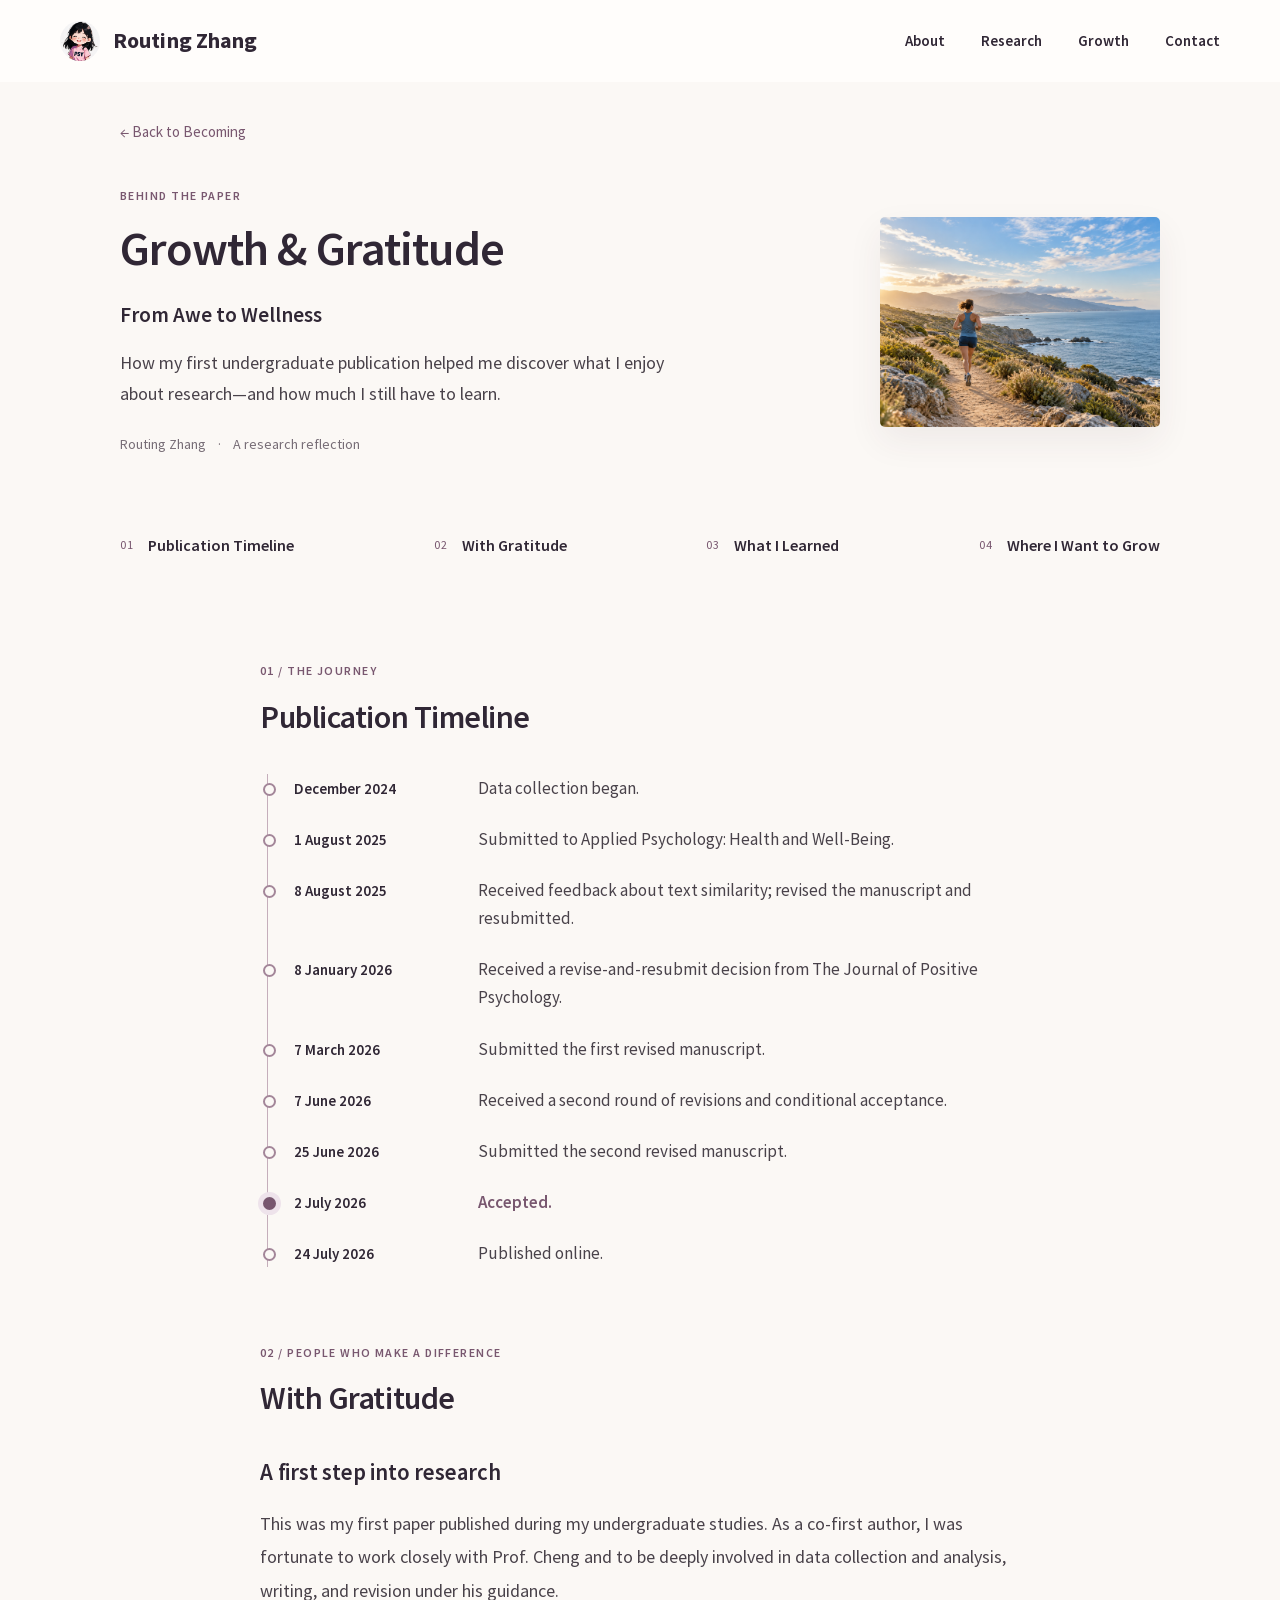
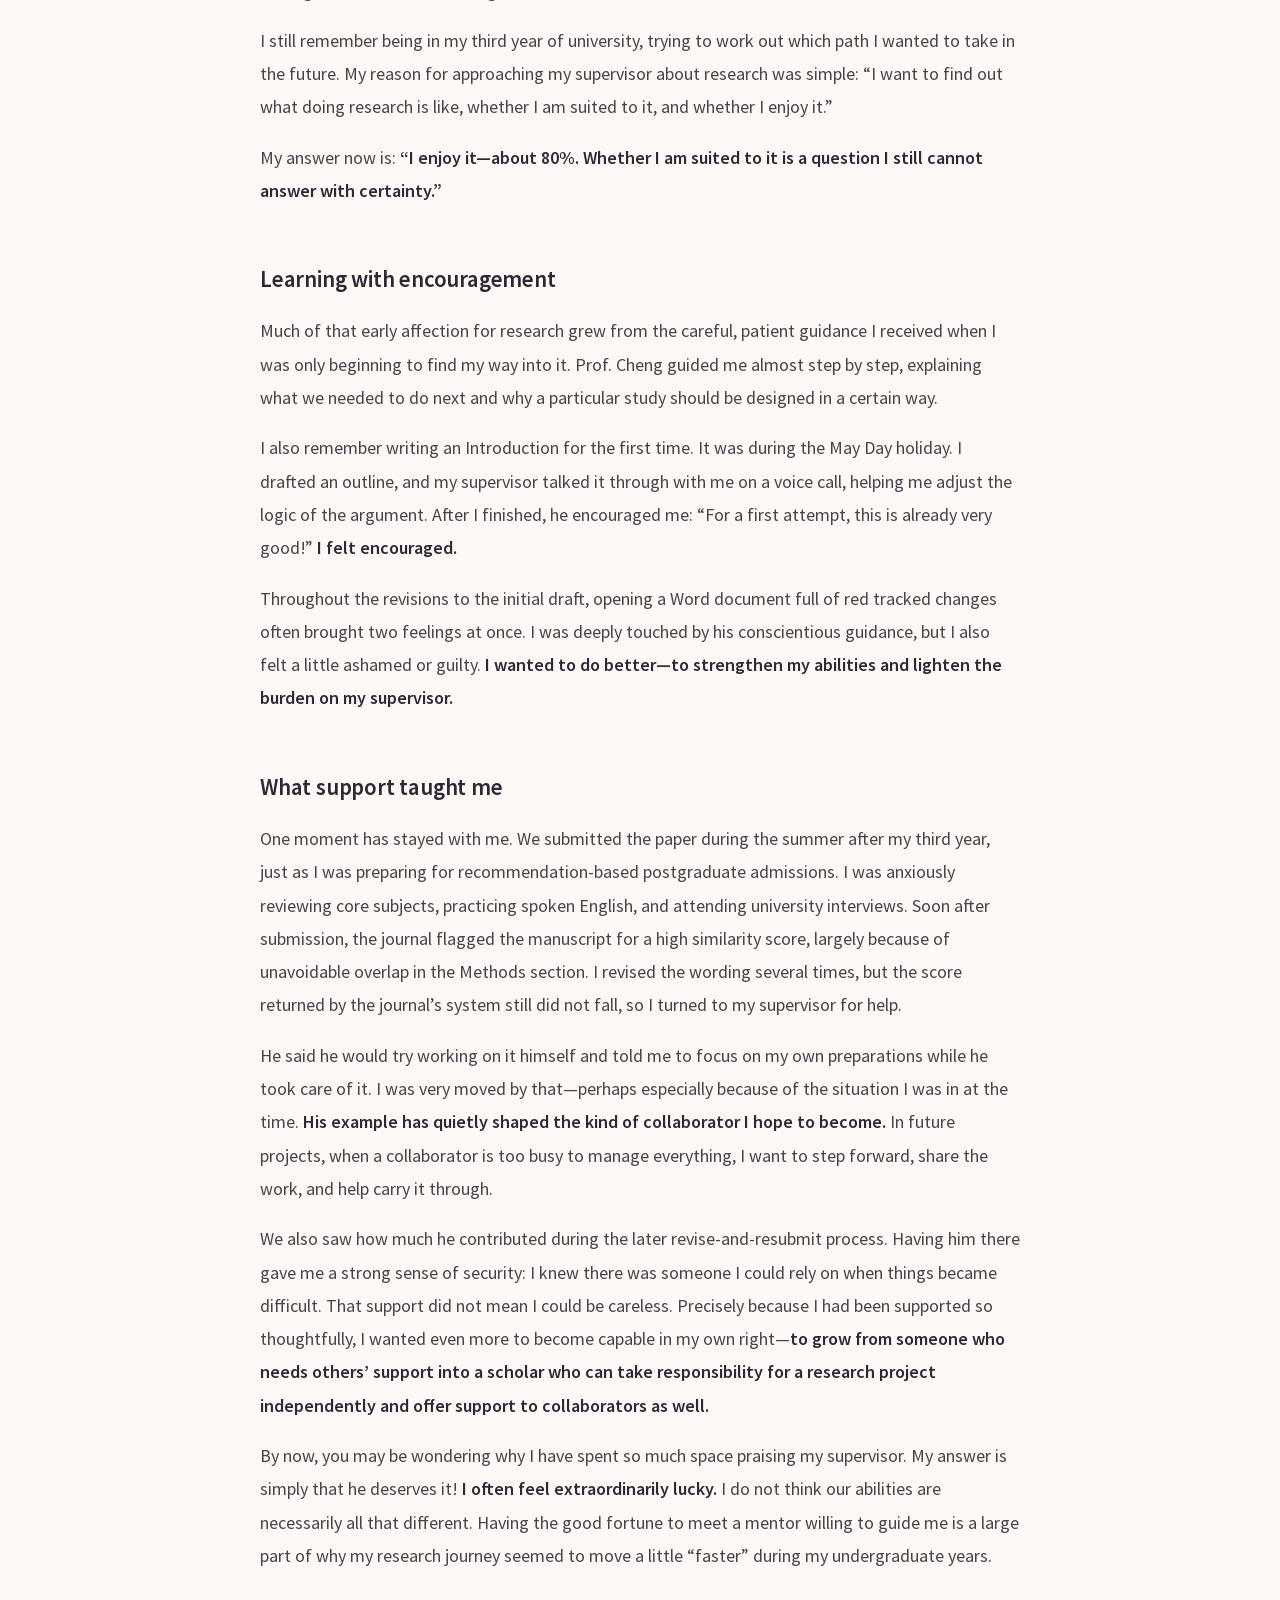
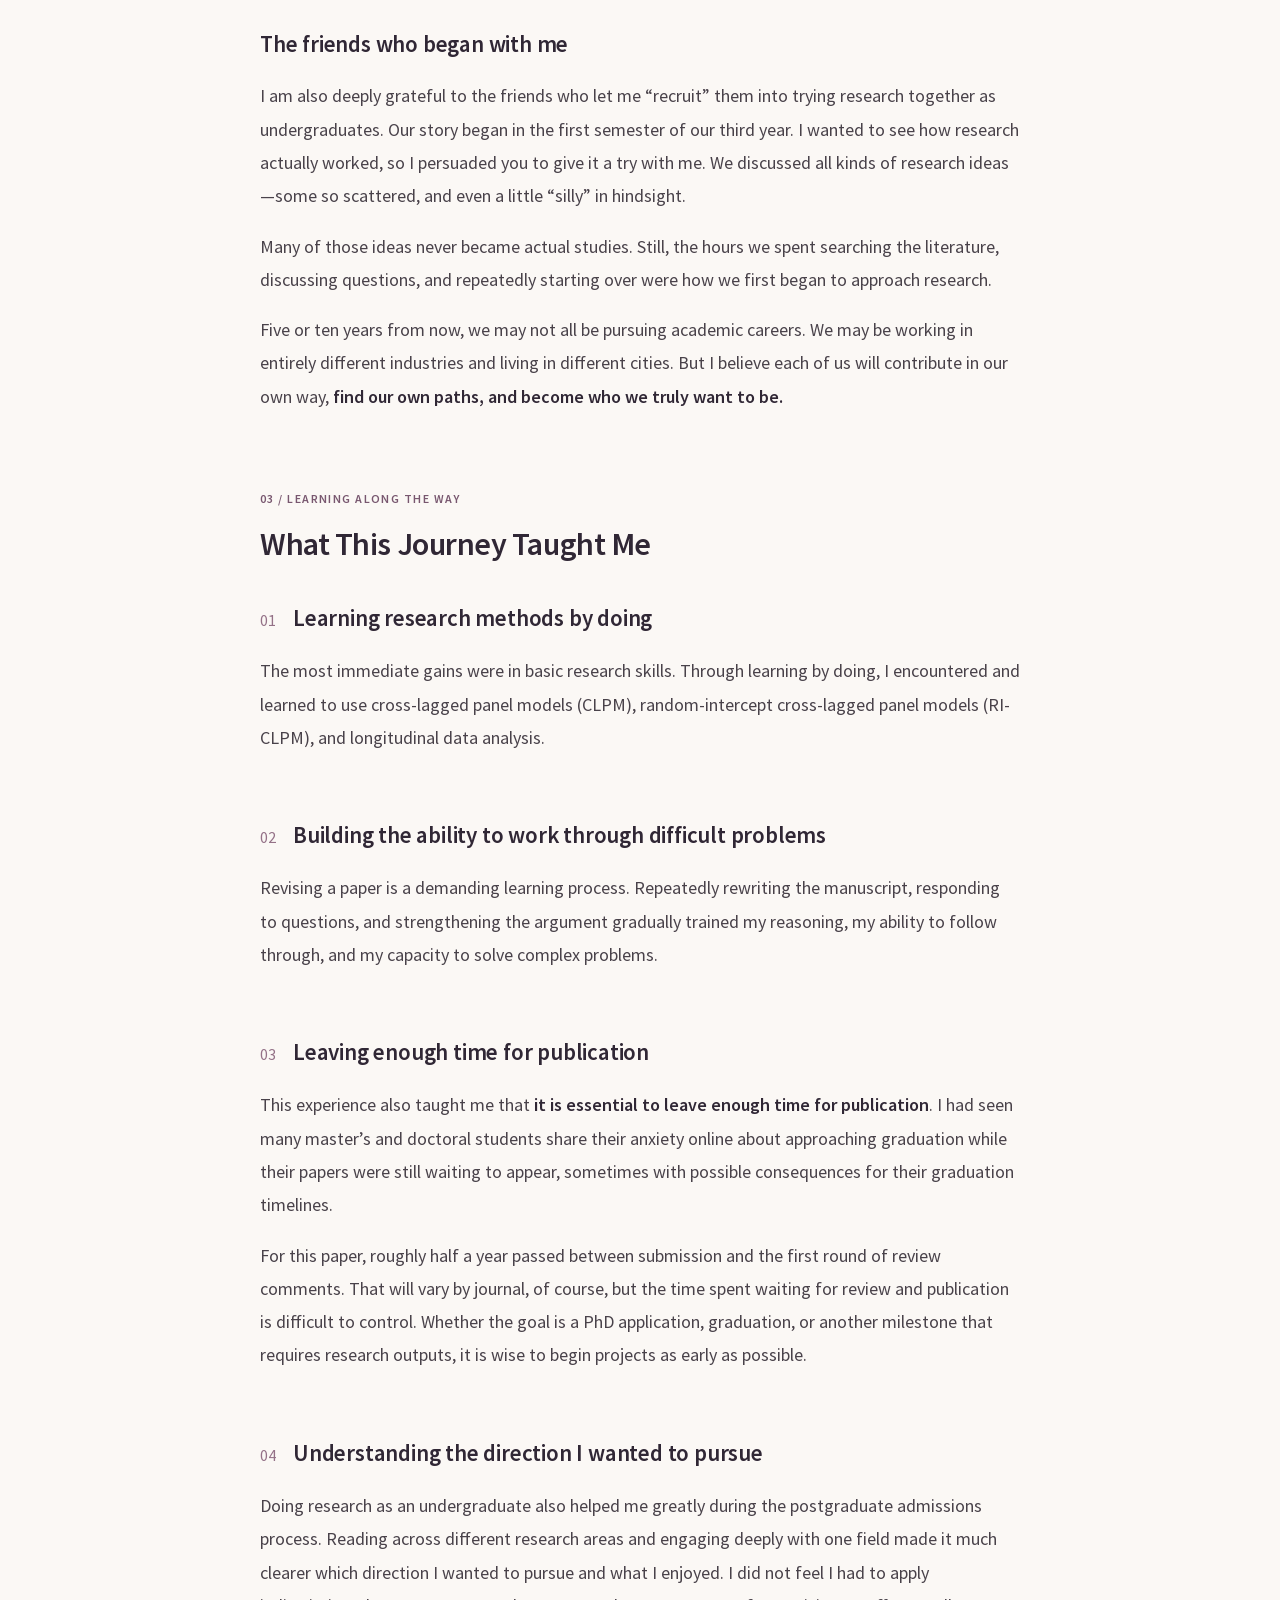
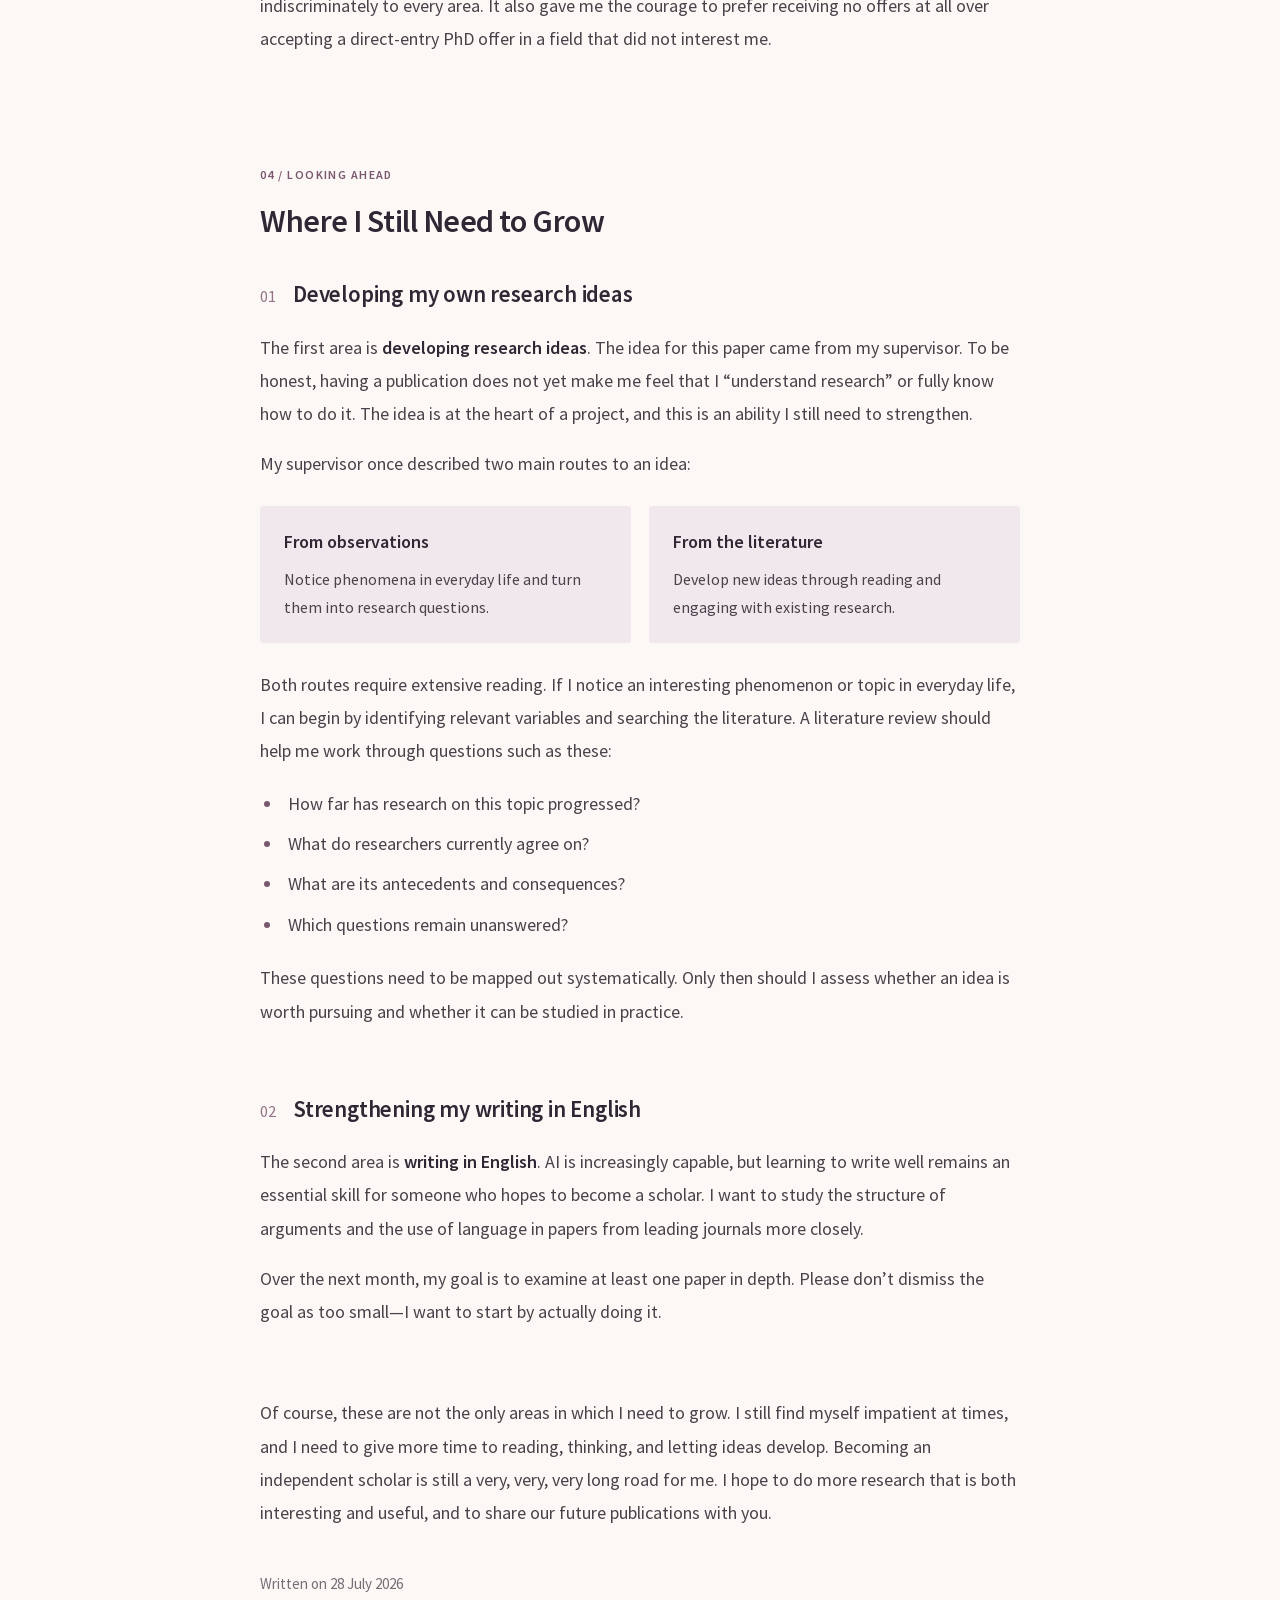
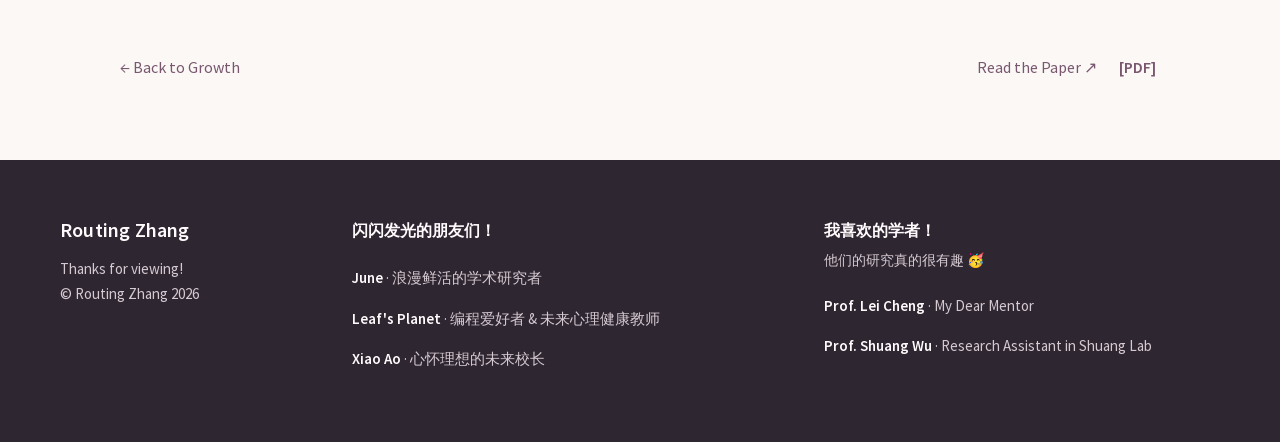
==== commit 5d787cf7: "Add files via upload" ====
--- a/awe-to-wellness-story.html
+++ b/awe-to-wellness-story.html
@@ -1,5 +1,5 @@
 <!DOCTYPE html>
-<html lang="en"><head><meta charset="UTF-8"><meta name="viewport" content="width=device-width, initial-scale=1"><meta name="theme-color" content="#fbf8f5"><meta name="description" content="Routing Zhang reflects on a first undergraduate publication, mentorship, collaboration, and learning to become an independent scholar."><title>From Awe to Wellness — Behind the Paper | Routing Zhang</title><link rel="icon" type="image/svg+xml" href="assets/favicon.svg"><link rel="stylesheet" href="styles.css?v=20261113-growth-footer"><link rel="stylesheet" href="story.css?v=20261027-timeline-restored"></head><body class="story-page"><a class="skip-link" href="#story-content">Skip to main content</a>
+<html lang="en"><head><meta charset="UTF-8"><meta name="viewport" content="width=device-width, initial-scale=1"><meta name="theme-color" content="#fbf8f5"><meta name="description" content="Routing Zhang reflects on a first undergraduate publication, mentorship, collaboration, and learning to become an independent scholar."><title>From Awe to Wellness — Behind the Paper | Routing Zhang</title><link rel="icon" type="image/svg+xml" href="assets/favicon.svg"><link rel="stylesheet" href="styles.css?v=20261113-refined-footer"><link rel="stylesheet" href="story.css?v=20261027-timeline-restored"></head><body class="story-page"><a class="skip-link" href="#story-content">Skip to main content</a>
 <header class="site-header" id="top"><div class="wrap nav-inner">
 <a class="brand" href="index.html#top"><img src="assets/routing-zhang-avatar.png" alt="" width="40" height="40">Routing Zhang</a>
 <button class="menu-toggle" type="button" aria-label="Open navigation" aria-expanded="false" aria-controls="primary-navigation"><svg viewBox="0 0 24 24" fill="none" stroke="currentColor" stroke-width="1.7" stroke-linecap="round" aria-hidden="true"><path d="M4 6h16M4 12h16M4 18h16"/></svg></button>
@@ -35,17 +35,16 @@
       <p class="footer-note">Thanks for viewing! <span class="footer-credit">© Routing Zhang <span id="year">2026</span></span></p>
     </div>
     <nav class="footer-friends" aria-labelledby="friends-title">
-      <h2 id="friends-title">My Wonderfully Creative Friends!</h2>
-      <p class="footer-intro" lang="zh-CN">闪闪发光的朋友们 ✨</p>
+      <h2 id="friends-title" lang="zh-CN">闪闪发光的朋友们！</h2>
       <ul>
         <li><a href="https://wenjunbian.github.io/" target="_blank" rel="noopener noreferrer">June</a><span class="footer-description" lang="zh-CN"> · 浪漫鲜活的学术研究者</span></li>
-        <li><a href="https://blog.leafyee.xyz/" target="_blank" rel="noopener noreferrer">Leaf's Planet <span lang="zh-CN">小叶子的博客</span></a><span class="footer-description" lang="zh-CN"> · 编程爱好者 &amp; 未来心理健康教师</span></li>
-        <li><a href="https://tianyuliufang.com/" target="_blank" rel="noopener noreferrer">Xiao Ao, the Future Principal</a><span class="footer-description" lang="zh-CN"> · 心怀理想的未来校长</span></li>
+        <li><a href="https://blog.leafyee.xyz/" target="_blank" rel="noopener noreferrer">Leaf's Planet</a><span class="footer-description" lang="zh-CN"> · 编程爱好者 &amp; 未来心理健康教师</span></li>
+        <li><a href="https://tianyuliufang.com/" target="_blank" rel="noopener noreferrer">Xiao Ao</a><span class="footer-description" lang="zh-CN"> · 心怀理想的未来校长</span></li>
       </ul>
     </nav>
     <nav class="footer-friends footer-scholars" aria-labelledby="scholars-title">
-      <h2 id="scholars-title">Scholars I Admire!</h2>
-      <p class="footer-intro" lang="zh-CN">我喜欢的学者！他们的研究真的很有趣 🌱</p>
+      <h2 id="scholars-title" lang="zh-CN">我喜欢的学者！</h2>
+      <p class="footer-intro" lang="zh-CN">他们的研究真的很有趣 🥳</p>
       <ul>
         <li><a href="https://leicheng-socialpsychology.github.io/#/featured" target="_blank" rel="noopener noreferrer">Prof. Lei Cheng</a><span class="footer-description"> · My Dear Mentor</span></li>
         <li><a href="https://shuangwu-ob.github.io/" target="_blank" rel="noopener noreferrer">Prof. Shuang Wu</a><span class="footer-description"> · Research Assistant in Shuang Lab</span></li>
--- a/styles.css
+++ b/styles.css
@@ -231,3 +231,9 @@
 .footer-description{color:#d5c9d2}
 @media(max-width:1050px){.footer-main{grid-template-columns:repeat(2,minmax(0,1fr));gap:32px 40px}.footer-about{grid-column:1/-1}}
 @media(max-width:640px){.footer-main{grid-template-columns:minmax(0,1fr);gap:32px;padding-block:40px}.footer-about{grid-column:auto}.footer-intro{margin-bottom:15px}}
+
+/* A single heading for each footer list. */
+.footer-friends h2{font-size:16px;line-height:1.8;letter-spacing:0;margin-bottom:20px;text-transform:none}
+.footer-friends li{margin-bottom:12px}
+
+.footer-scholars h2{margin-bottom:4px}.footer-scholars .footer-intro{font-size:14px;font-weight:400;line-height:1.8;margin:0 0 18px;color:#d5c9d2}
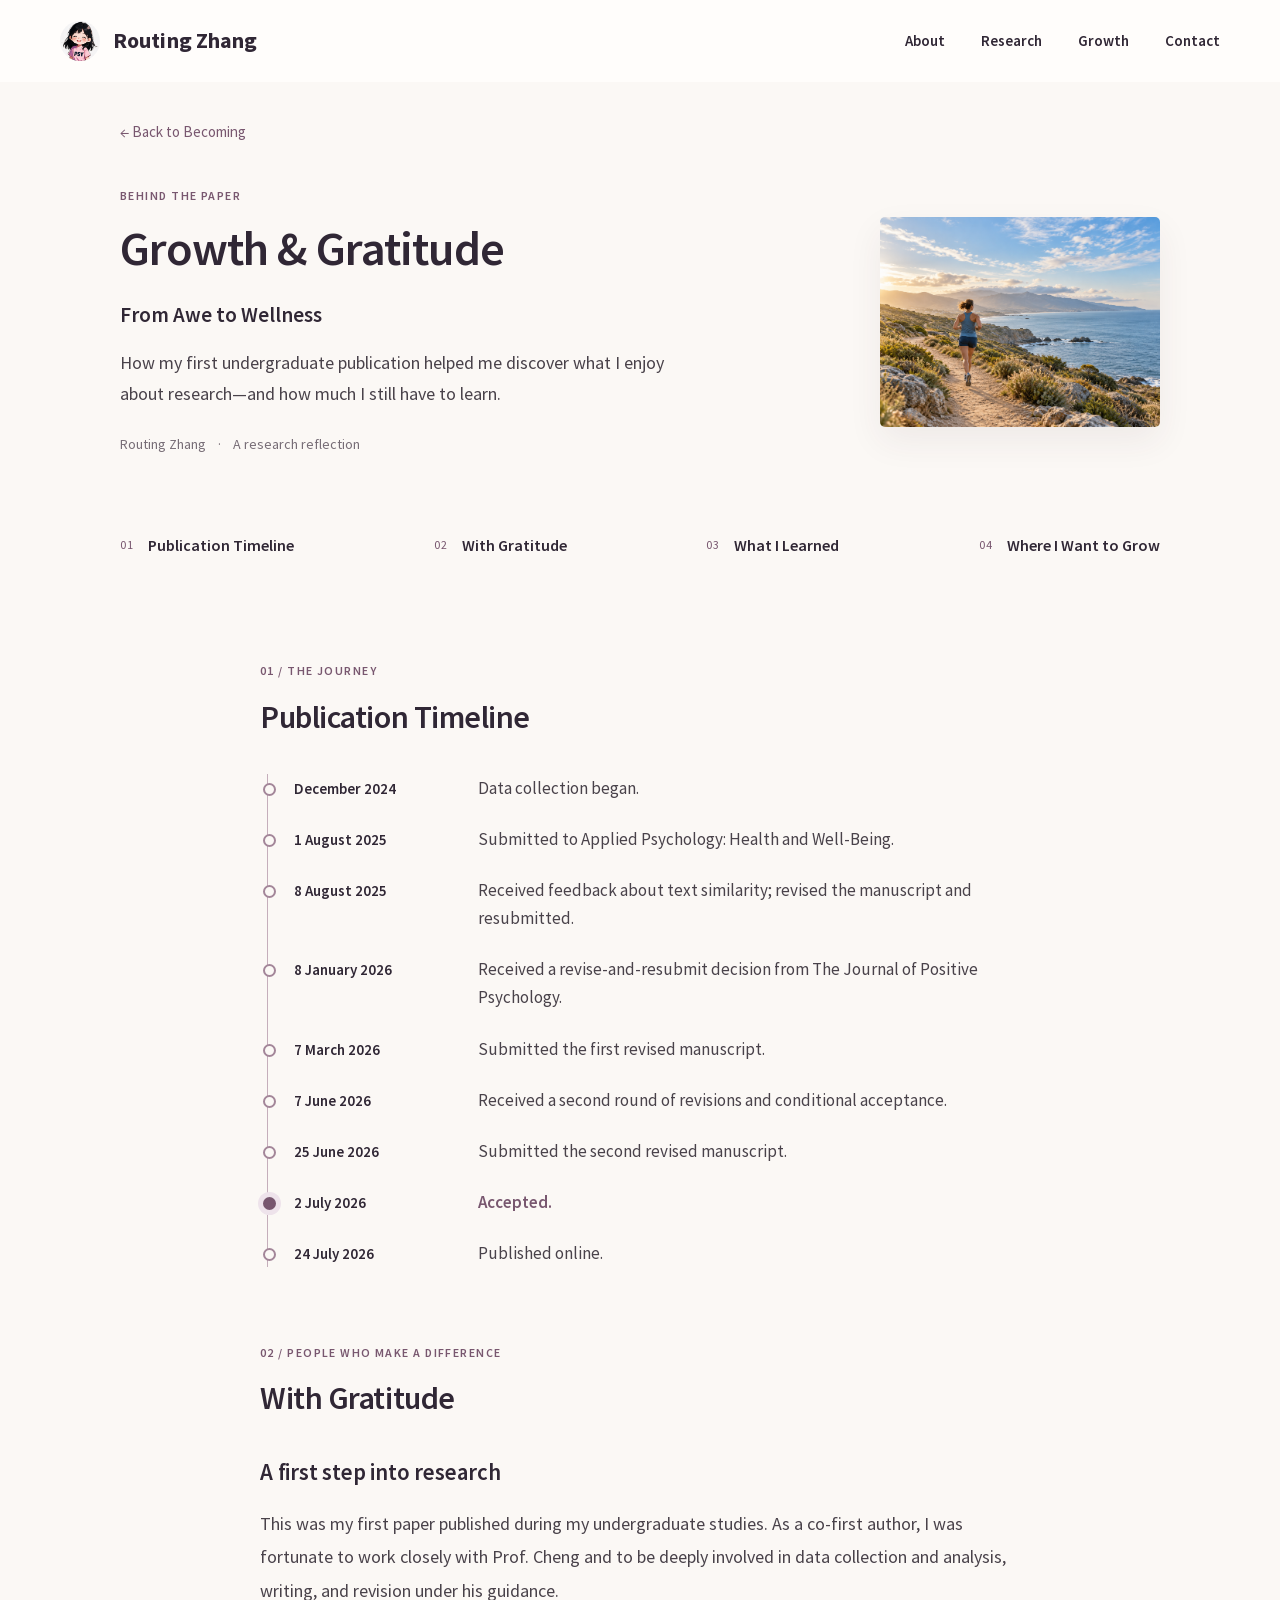
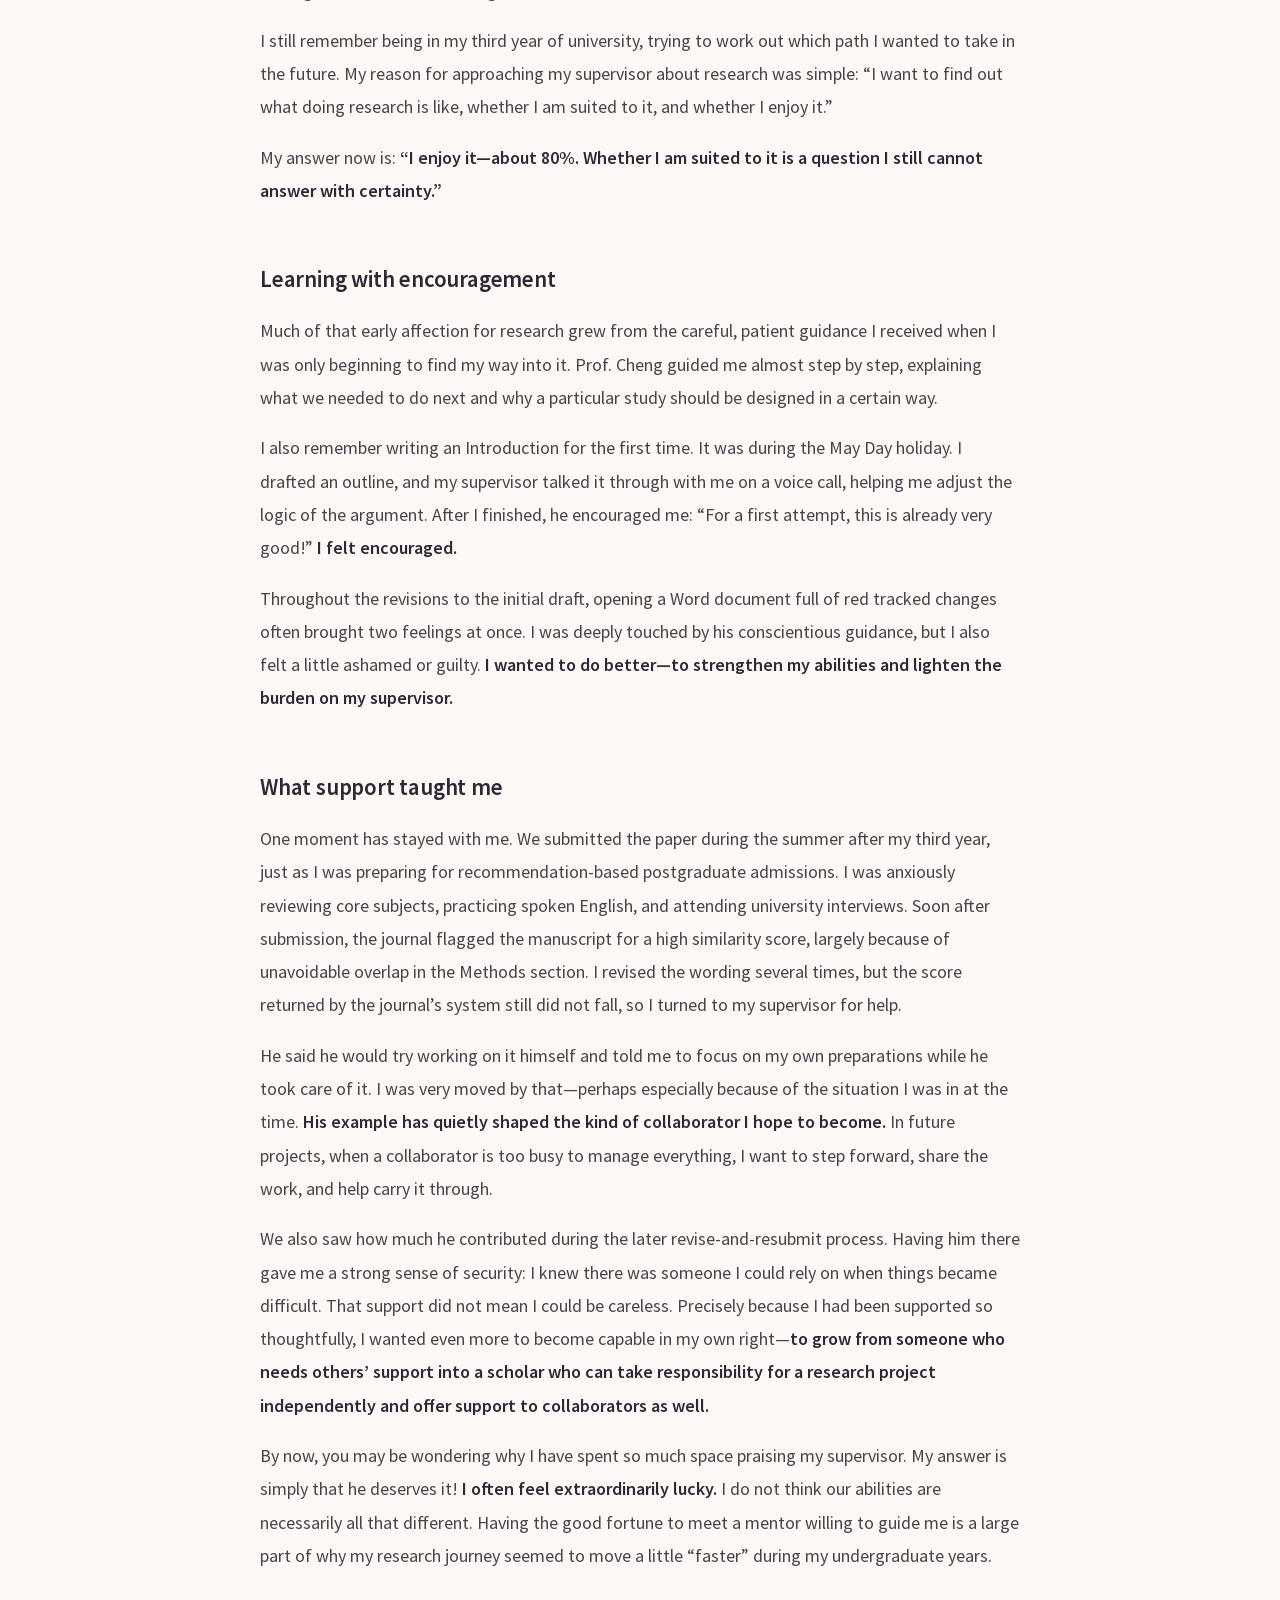
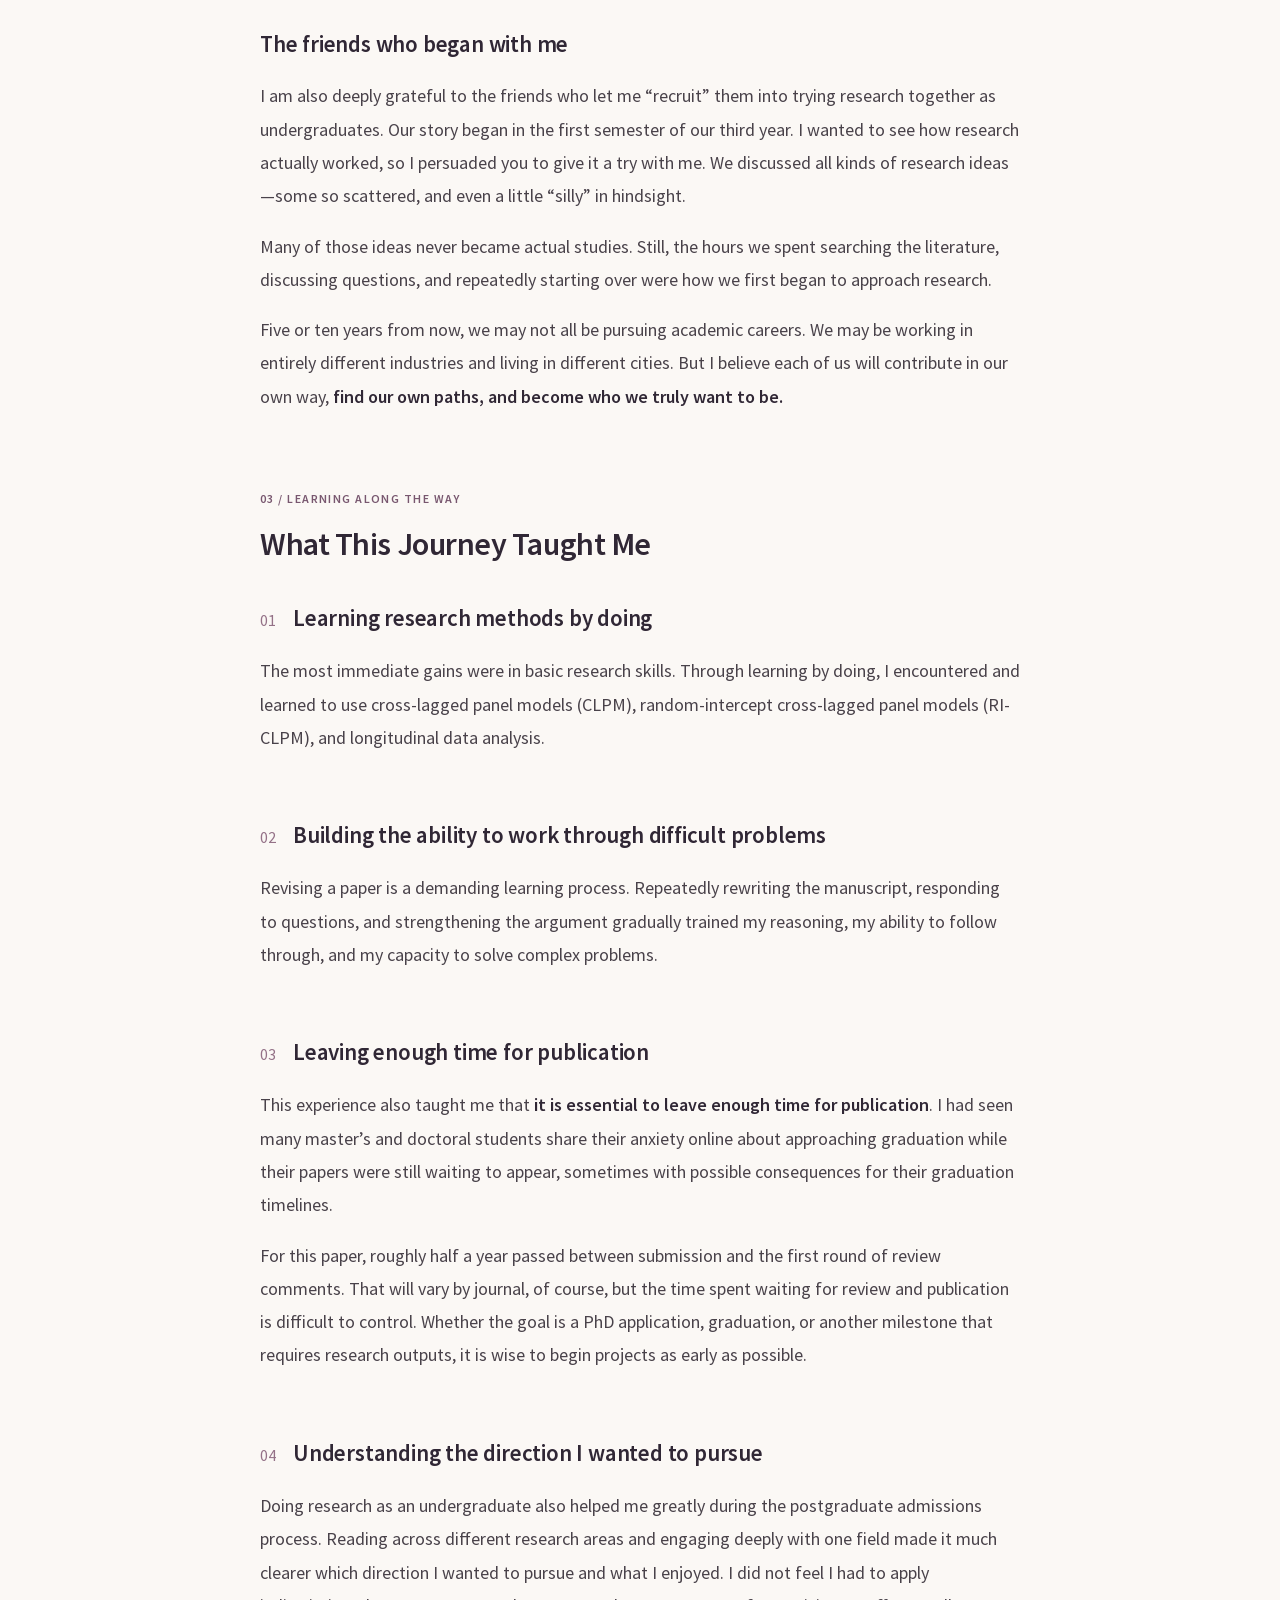
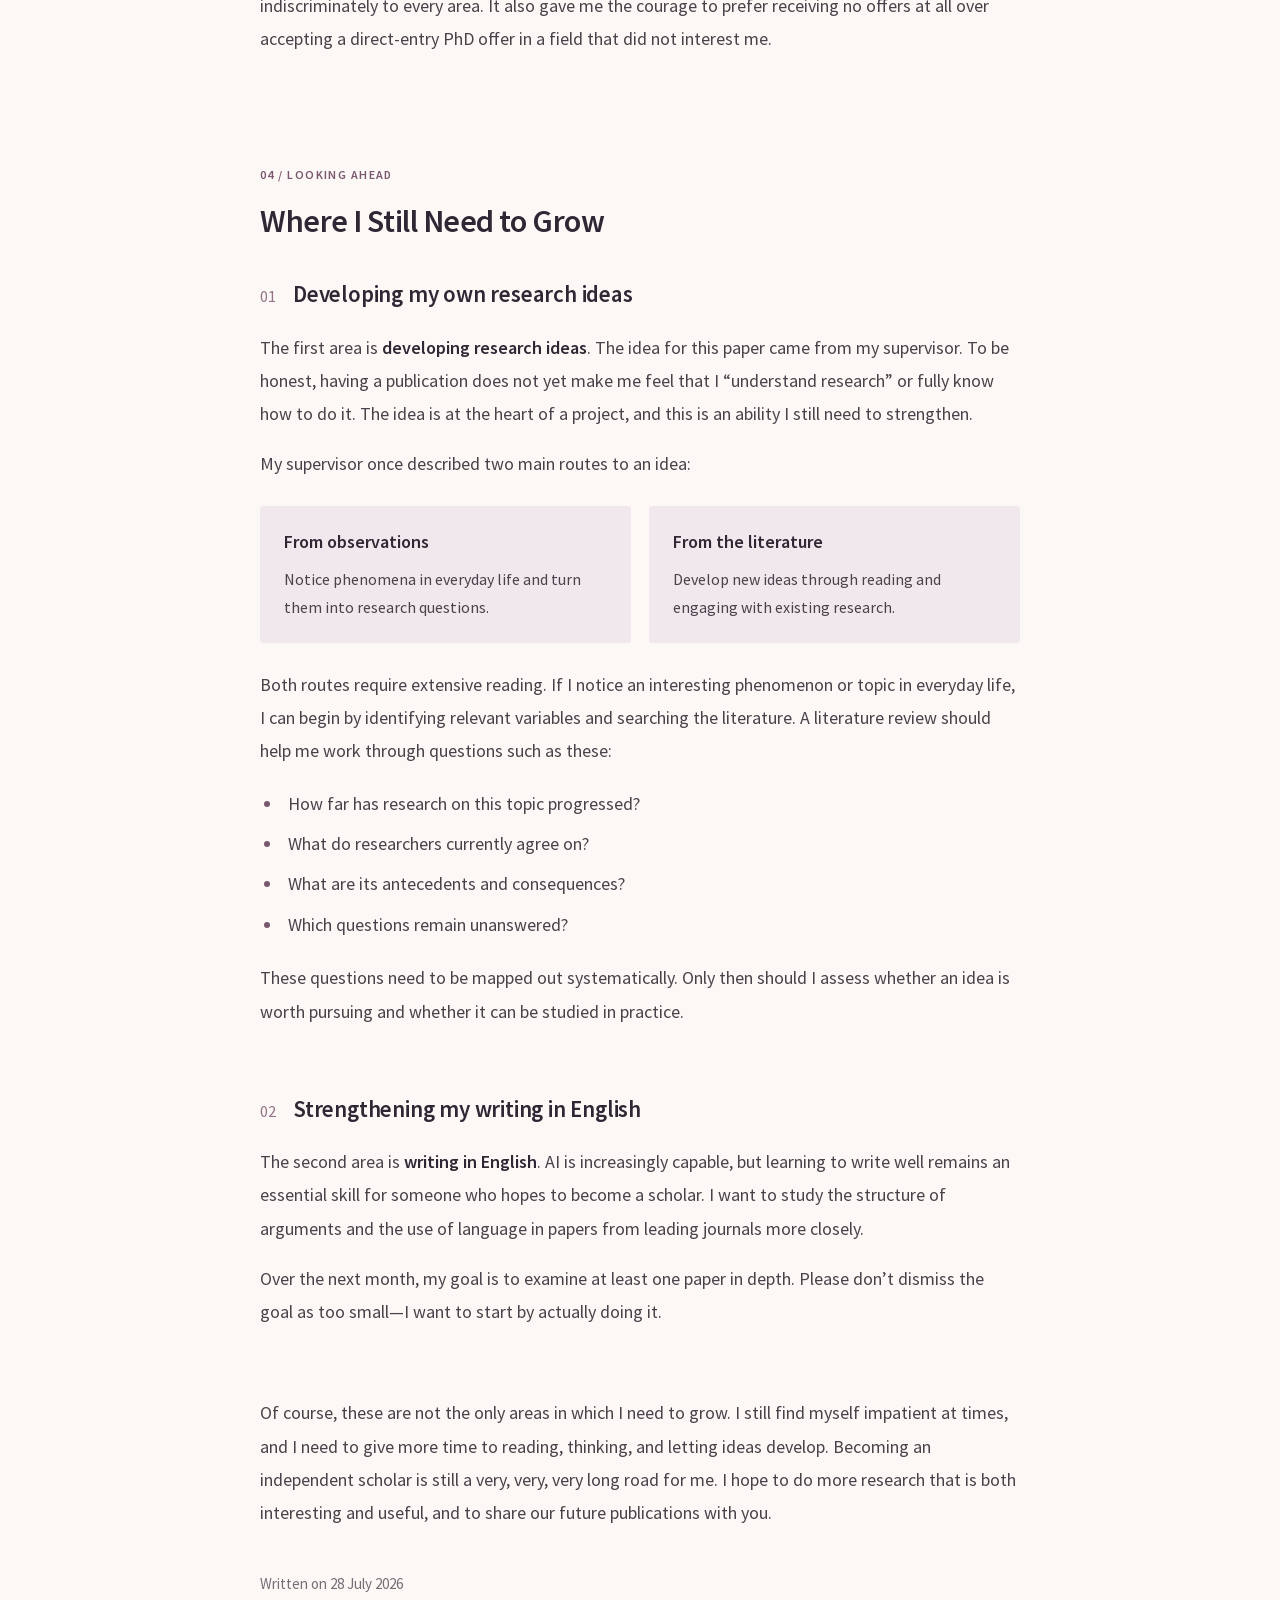
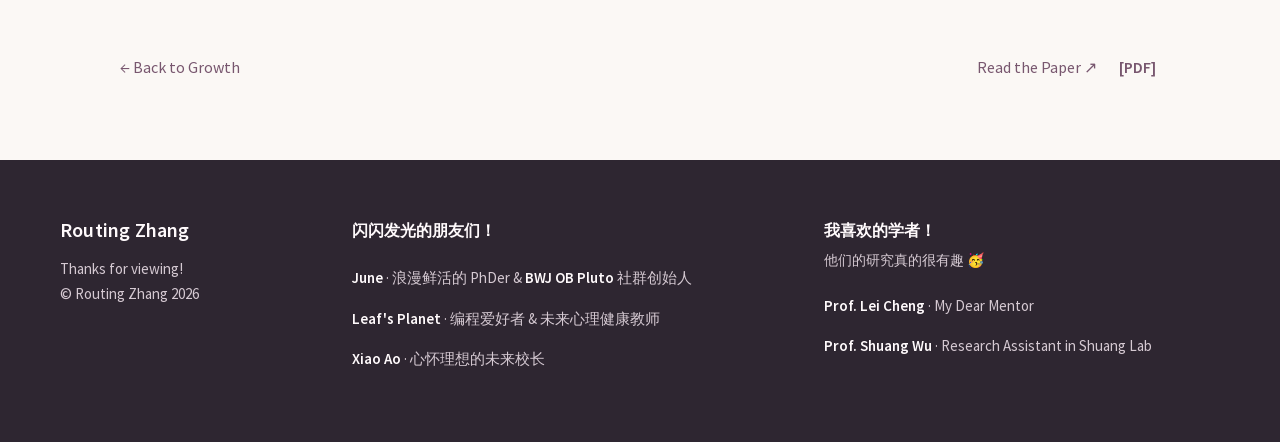
==== commit 5d1188ad: "Add files via upload" ====
--- a/awe-to-wellness-story.html
+++ b/awe-to-wellness-story.html
@@ -37,7 +37,7 @@
     <nav class="footer-friends" aria-labelledby="friends-title">
       <h2 id="friends-title" lang="zh-CN">闪闪发光的朋友们！</h2>
       <ul>
-        <li><a href="https://wenjunbian.github.io/" target="_blank" rel="noopener noreferrer">June</a><span class="footer-description" lang="zh-CN"> · 浪漫鲜活的学术研究者</span></li>
+        <li><a href="https://wenjunbian.github.io/" target="_blank" rel="noopener noreferrer">June</a><span class="footer-description" lang="zh-CN"> · 浪漫鲜活的 PhDer &amp; <a href="https://mp.weixin.qq.com/s/BjEi-r94QIzPFTiwJjfrXA" target="_blank" rel="noopener noreferrer">BWJ OB Pluto</a> 社群创始人</span></li>
         <li><a href="https://blog.leafyee.xyz/" target="_blank" rel="noopener noreferrer">Leaf's Planet</a><span class="footer-description" lang="zh-CN"> · 编程爱好者 &amp; 未来心理健康教师</span></li>
         <li><a href="https://tianyuliufang.com/" target="_blank" rel="noopener noreferrer">Xiao Ao</a><span class="footer-description" lang="zh-CN"> · 心怀理想的未来校长</span></li>
       </ul>
